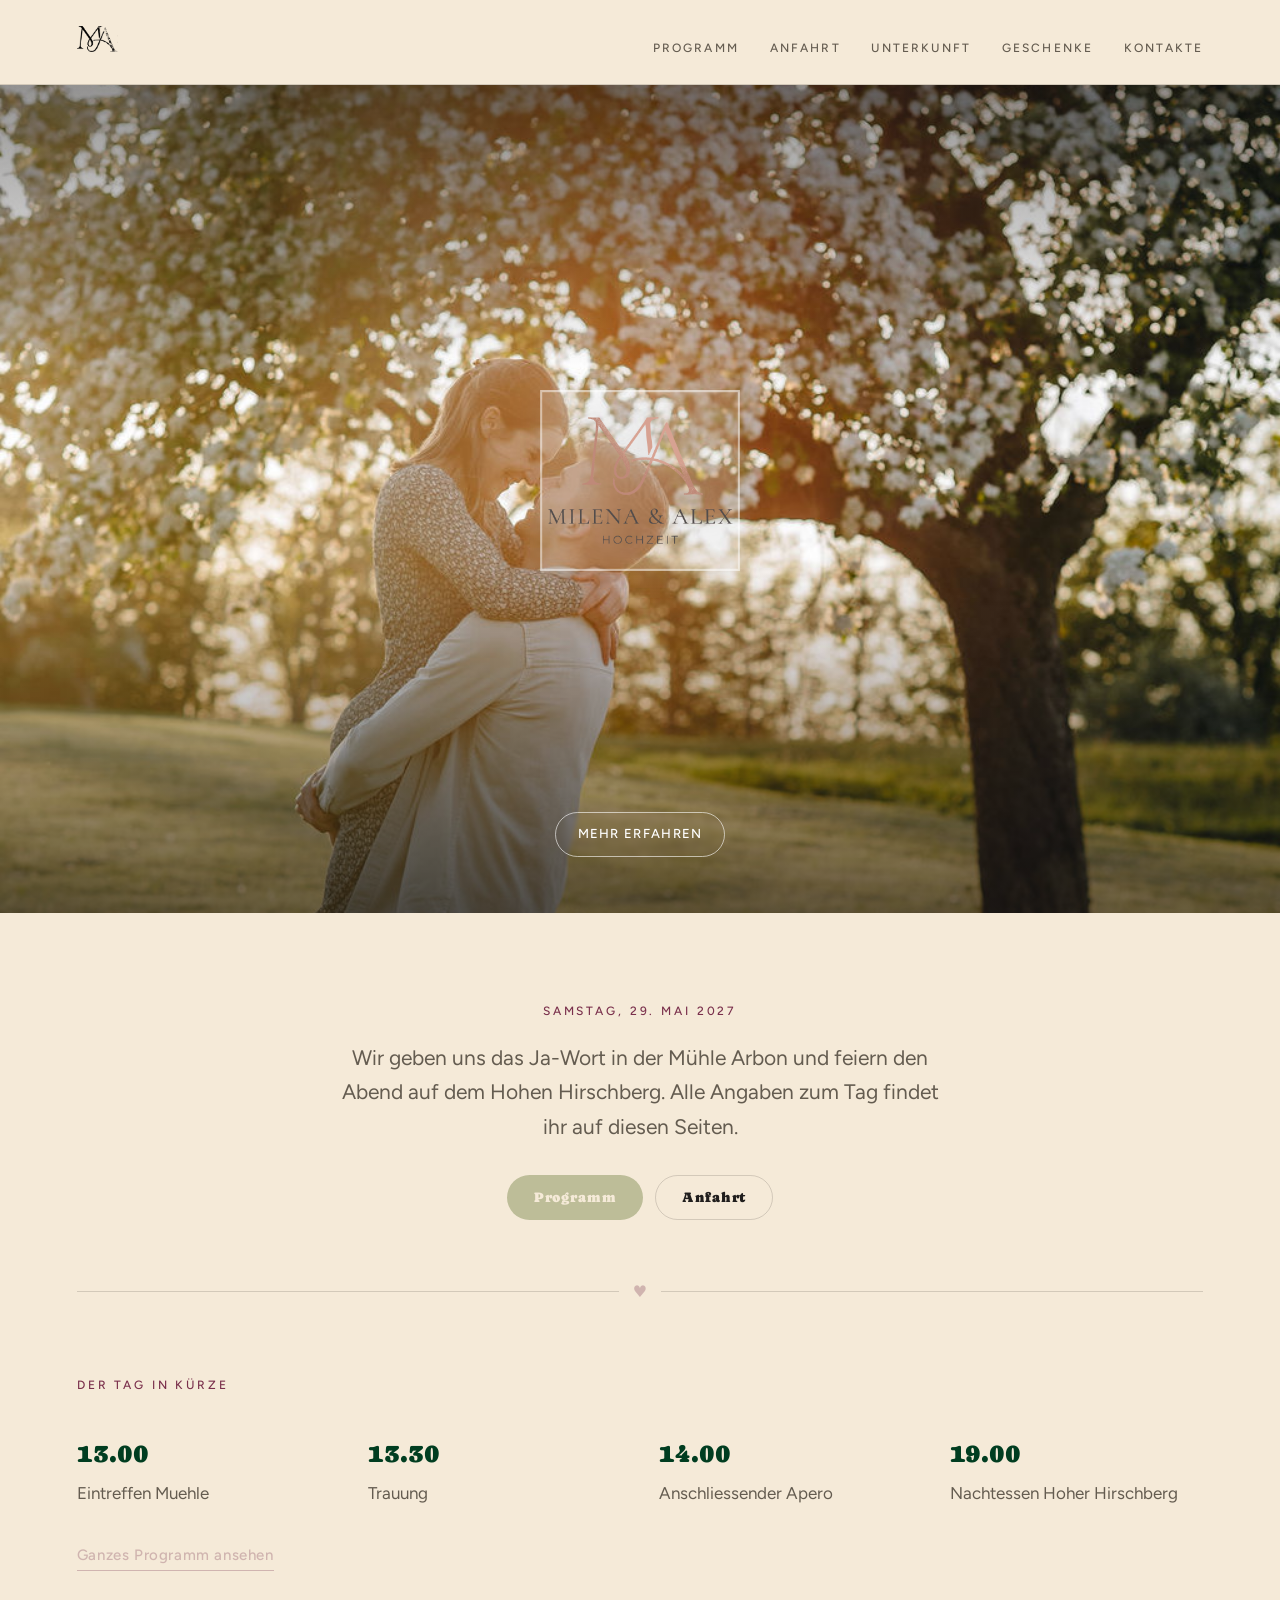
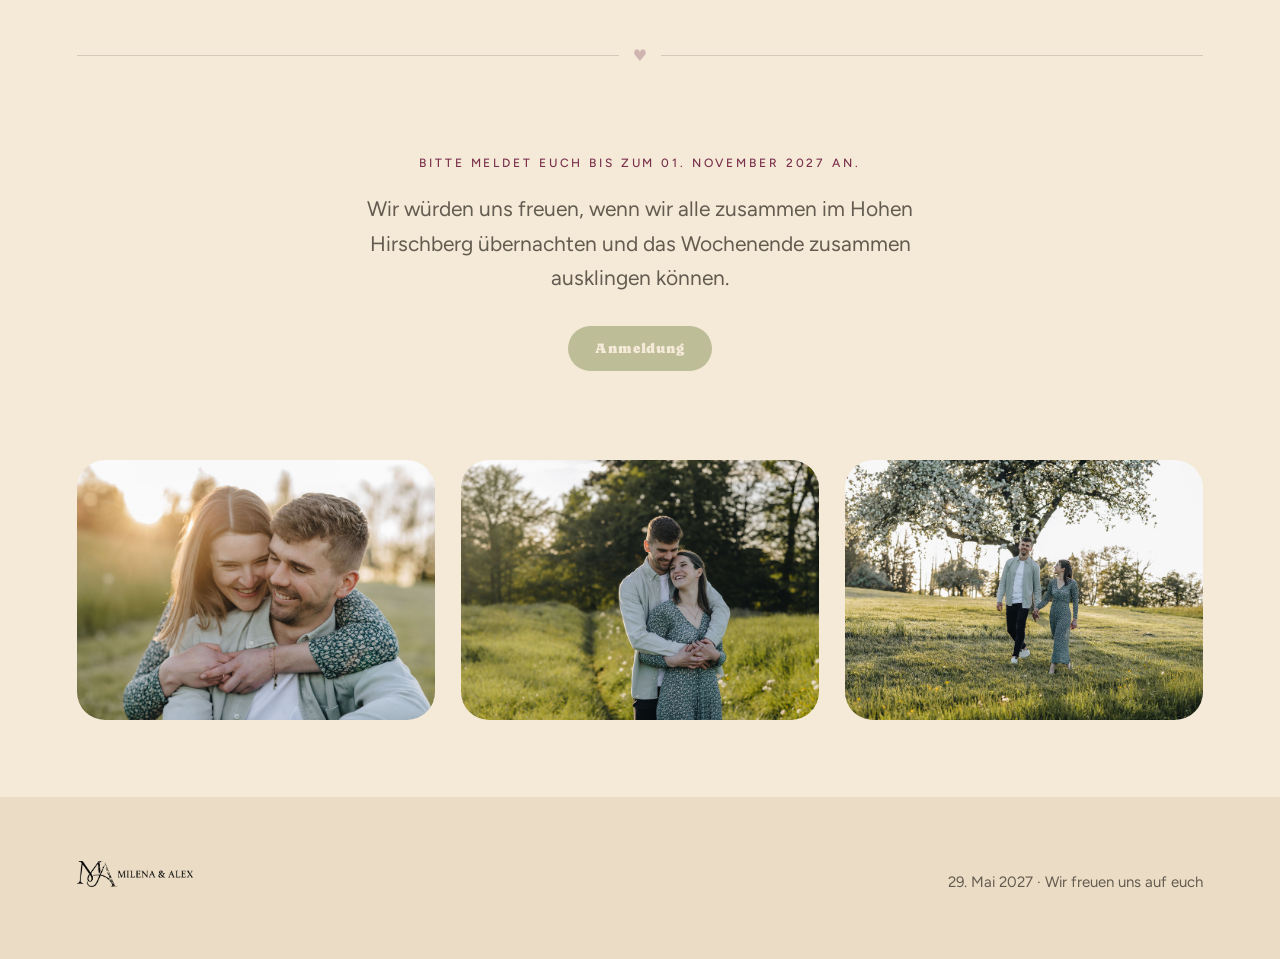
==== index.html @ 1959d2ef "color coding" ====
<!DOCTYPE html>
<html lang="de">
<head>
<meta charset="utf-8">
<meta name="viewport" content="width=device-width, initial-scale=1">
<title>Milena & Alex — 29. Mai 2027</title>
<link rel="preconnect" href="https://fonts.googleapis.com">
<link rel="preconnect" href="https://fonts.gstatic.com" crossorigin>
<link href="https://fonts.googleapis.com/css2?family=Caprasimo&family=Figtree:wght@300;400;500;600&display=swap" rel="stylesheet">
<link rel="stylesheet" href="styles.css">
<link rel="icon" type="image/x-icon" href="favicon/favicon.ico">
<link rel="icon" type="image/png" sizes="32x32" href="favicon/favicon-32x32.png">
<link rel="icon" type="image/png" sizes="16x16" href="favicon/favicon-16x16.png">
<link rel="apple-touch-icon" sizes="180x180" href="favicon/apple-touch-icon.png">
<style>
  body { margin: 0; font-size: 17px; }
  html { scroll-behavior: smooth; }
  a { text-decoration: none; }
  a[href$=".html"]:hover, a[target="_blank"]:hover { color: var(--color-accent-2); }

  .hero-cover {
    position: relative;
    width: 100%;
    height: 92vh;
    min-height: 560px;
    max-height: 920px;
    overflow: hidden;
    background: var(--color-neutral-900);
  }
  .hero-cover__img {
    width: 100%; height: 100%;
    object-fit: cover; object-position: 50% 30%;
    display: block;
  }
  .hero-cover__scrim {
    position: absolute; inset: 0;
    background: linear-gradient(to bottom, rgba(20,18,16,0.45) 0%, rgba(20,18,16,0) 34%, rgba(20,18,16,0) 58%, rgba(20,18,16,0.6) 100%);
  }
  .hero-cover__content {
    position: absolute; inset: 0;
    display: flex; flex-direction: column; align-items: center; justify-content: space-between;
    text-align: center; color: #fff;
    padding: clamp(28px, 5vw, 56px) 20px;
  }
  .hero-cover__kicker {
    font-size: 12px; font-weight: 600; letter-spacing: 0.28em; text-transform: uppercase;
    text-shadow: 0 1px 12px rgba(0,0,0,0.35);
    opacity: 0; animation: cover-fade-up 0.9s 0.15s ease forwards;
  }
  .hero-cover__title {
    width: 200px; height: auto;
    margin-top: 8px;
    filter: drop-shadow(0 0 16px rgba(255,255,255,0.55)) drop-shadow(0 2px 10px rgba(0,0,0,0.25));
    opacity: 0; animation: cover-fade-up 0.9s 0.35s ease forwards;
  }
  .hero-cover__scroll {
    display: inline-flex; align-items: center; gap: 8px;
    font-family: var(--font-body); font-size: 13px; font-weight: 500; letter-spacing: 0.1em; text-transform: uppercase;
    color: #fff; border: 1px solid rgba(255,255,255,0.6); border-radius: 999px;
    padding: 11px 22px; backdrop-filter: blur(2px);
    opacity: 0; animation: cover-fade-up 0.9s 0.55s ease forwards;
  }
  .hero-cover__scroll:hover { background: rgba(255,255,255,0.14); border-color: #fff; color: #fff; }
  @keyframes cover-fade-up {
    from { opacity: 0; transform: translateY(14px); }
    to { opacity: 1; transform: translateY(0); }
  }
  @media (prefers-reduced-motion: reduce) {
    .hero-cover__kicker, .hero-cover__title, .hero-cover__scroll { animation: none; opacity: 1; }
  }
</style>
</head>
<body>
<div style="min-height: 100vh; background: var(--color-bg);">

  <div class="site-nav" style="display: flex; align-items: baseline; justify-content: space-between; gap: 28px; flex-wrap: wrap; padding: 26px clamp(20px, 6vw, 80px); border-bottom: 1px solid var(--color-divider);">
    <a href="index.html" style="display: inline-flex; align-items: center;"><img src="logo/logo_black.png" alt="Milena &amp; Alex" style="height: 26px; width: auto; display: block;"></a>
    <div class="site-nav-links" style="display: flex; gap: clamp(16px, 2.4vw, 34px); flex-wrap: wrap;">
      <a href="programm.html" style="font-size: 12px; font-weight: 500; letter-spacing: 0.18em; text-transform: uppercase; color: var(--color-neutral-700);">Programm</a>
      <a href="anfahrt.html" style="font-size: 12px; font-weight: 500; letter-spacing: 0.18em; text-transform: uppercase; color: var(--color-neutral-700);">Anfahrt</a>
      <a href="unterkunft.html" style="font-size: 12px; font-weight: 500; letter-spacing: 0.18em; text-transform: uppercase; color: var(--color-neutral-700);">Unterkunft</a>
      <a href="geschenke.html" style="font-size: 12px; font-weight: 500; letter-spacing: 0.18em; text-transform: uppercase; color: var(--color-neutral-700);">Geschenke</a>
      <a href="brautpaar.html" style="font-size: 12px; font-weight: 500; letter-spacing: 0.18em; text-transform: uppercase; color: var(--color-neutral-700);">Kontakte</a>
    </div>
    <button class="site-nav-toggle" type="button" aria-label="Menü öffnen" aria-expanded="false"><span></span><span></span><span></span></button>
    <div class="site-nav-dropdown">
      <a href="programm.html">Programm</a>
      <a href="anfahrt.html">Anfahrt</a>
      <a href="unterkunft.html">Unterkunft</a>
      <a href="geschenke.html">Geschenke</a>
      <a href="brautpaar.html">Kontakte</a>
    </div>
  </div>

  <header class="hero-cover">
    <img class="hero-cover__img" src="images/LWF_1538_0041.jpg" alt="Milena und Alex">
    <div class="hero-cover__scrim"></div>
    <div class="hero-cover__content">
      <div></div>
      <h1 style="margin: 0;"><img class="hero-cover__title" src="logo/logo_schriftzug_rahmen.png" alt="Milena &amp; Alex"></h1>
      <a href="#intro" class="hero-cover__scroll">Mehr erfahren</a>
    </div>
  </header>

  <div id="intro" style="text-align: center; padding: clamp(48px, 7vw, 96px) clamp(20px, 6vw, 80px) clamp(36px, 5vw, 64px);">
    <div style="font-size: 12px; font-weight: 500; letter-spacing: 0.24em; text-transform: uppercase; color: var(--color-accent-700);">Samstag, 29. Mai 2027</div>
    <p style="font-size: clamp(18px, 1.7vw, 21px); line-height: 1.65; color: var(--color-neutral-700); max-width: 46ch; margin: 20px auto 0;">Wir geben uns das Ja-Wort in der Mühle Arbon und feiern den Abend auf dem Hohen Hirschberg. Alle Angaben zum Tag findet ihr auf diesen Seiten.</p>
    <div style="display: flex; gap: 12px; flex-wrap: wrap; justify-content: center; margin-top: 30px;">
      <a href="programm.html" class="btn btn-primary" style="padding: 13px 26px; font-size: 14px; letter-spacing: 0.06em;">Programm</a>
      <a href="anfahrt.html" class="btn btn-secondary" style="padding: 13px 26px; font-size: 14px; letter-spacing: 0.06em;">Anfahrt</a>
    </div>
  </div>

  <div style="display: flex; align-items: center; gap: 14px; padding: 0 clamp(20px, 6vw, 80px);">
    <div style="flex: 1; height: 1px; background: var(--color-divider);"></div>
    <span style="font-size: 16px; line-height: 1; color: var(--color-accent-800);">♥</span>
    <div style="flex: 1; height: 1px; background: var(--color-divider);"></div>
  </div>

  <div style="padding: clamp(40px, 6vw, 84px) clamp(20px, 6vw, 80px);">
    <div style="font-size: 12px; font-weight: 500; letter-spacing: 0.24em; text-transform: uppercase; color: var(--color-accent-700);">Der Tag in Kürze</div>
    <div style="display: grid; grid-template-columns: repeat(auto-fit, minmax(170px, 1fr)); gap: clamp(20px, 3vw, 40px); margin-top: clamp(26px, 3vw, 40px);">
      <div>
        <div style="font-family: var(--font-heading); font-size: 26px; color: var(--color-accent-2-700);">13.00</div>
        <div style="font-size: 17px; color: var(--color-neutral-700); margin-top: 6px;">Eintreffen Muehle</div>
      </div>
      <div>
        <div style="font-family: var(--font-heading); font-size: 26px; color: var(--color-accent-2-700);">13.30</div>
        <div style="font-size: 17px; color: var(--color-neutral-700); margin-top: 6px;">Trauung</div>
      </div>
      <div>
        <div style="font-family: var(--font-heading); font-size: 26px; color: var(--color-accent-2-700);">14.00</div>
        <div style="font-size: 17px; color: var(--color-neutral-700); margin-top: 6px;">Anschliessender Apero</div>
      </div>
      <div>
        <div style="font-family: var(--font-heading); font-size: 26px; color: var(--color-accent-2-700);">19.00</div>
        <div style="font-size: 17px; color: var(--color-neutral-700); margin-top: 6px;">Nachtessen Hoher Hirschberg</div>
      </div>
    </div>
    <a href="programm.html" style="display: inline-block; margin-top: clamp(26px, 3vw, 38px); font-size: 15px; font-weight: 500; letter-spacing: 0.04em; color: var(--color-accent-800); border-bottom: 1px solid var(--color-accent-800); padding-bottom: 3px;">Ganzes Programm ansehen</a>
  </div>

  <div style="display: flex; align-items: center; gap: 14px; padding: 0 clamp(20px, 6vw, 80px);">
    <div style="flex: 1; height: 1px; background: var(--color-divider);"></div>
    <span style="font-size: 16px; line-height: 1; color: var(--color-accent-800);">♥</span>
    <div style="flex: 1; height: 1px; background: var(--color-divider);"></div>
  </div>

  <!-- ⚭ -->

  <div id="intro" style="text-align: center; padding: clamp(48px, 7vw, 96px) clamp(20px, 6vw, 80px);">
    <div style="font-size: 12px; font-weight: 500; letter-spacing: 0.24em; text-transform: uppercase; color: var(--color-accent-700);">Bitte meldet euch bis zum 01. November 2027 an.</div>
    <p style="font-size: clamp(18px, 1.7vw, 21px); line-height: 1.65; color: var(--color-neutral-700); max-width: 46ch; margin: 20px auto 0;">Wir würden uns freuen, wenn wir alle zusammen im Hohen Hirschberg übernachten und das Wochenende zusammen ausklingen können.</p>
    <div style="display: flex; gap: 12px; flex-wrap: wrap; justify-content: center; margin-top: 30px;">
      <a href="https://forms.gle/4gXn8hHpRSLmayGM7" class="btn btn-primary" style="padding: 13px 26px; font-size: 14px; letter-spacing: 0.06em;">Anmeldung</a>
    </div>
  </div>
  

  <div style="display: grid; grid-template-columns: repeat(auto-fit, minmax(240px, 1fr)); gap: clamp(16px, 2vw, 26px); padding: 0 clamp(20px, 6vw, 80px) clamp(44px, 6vw, 88px);">
    <figure style="border-radius: var(--radius-lg); overflow: hidden;">
      <img src="images/LWF_1606_0053.jpg" alt="" style="width: 100%; height: 260px; object-fit: cover;">
    </figure>
    <figure style="border-radius: var(--radius-lg); overflow: hidden;">
      <img src="images/LWF_1346_0007.jpg" alt="" style="width: 100%; height: 260px; object-fit: cover;">
    </figure>
    <figure style="border-radius: var(--radius-lg); overflow: hidden;">
      <img src="images/LWF_1425_0023.jpg" alt="" style="width: 100%; height: 260px; object-fit: cover;">
    </figure>
  </div>

  <!-- <div style="padding: clamp(70px, 12vw, 160px) 0 0; position: relative; overflow: hidden; z-index: 0;">
    <img src="background/flowers.png" alt="" aria-hidden="true" style="position: absolute; bottom: 0; left: 50%; width: 100%; min-width: 560px; height: auto; opacity: 0.14; z-index: -1; pointer-events: none; transform: translateX(-50%);">
  </div> -->

  <div style="background: var(--color-surface); padding: clamp(36px, 5vw, 64px) clamp(20px, 6vw, 80px); display: flex; align-items: baseline; justify-content: space-between; gap: 20px; flex-wrap: wrap;">
    <a href="index.html" style="display: inline-flex; align-items: center;"><img src="logo/logo_schriftzug_seitlich_crop.png" alt="Milena &amp; Alex" style="height: 26px; width: auto; display: block;"></a>
    <div style="font-size: 15px; color: var(--color-neutral-700);">29. Mai 2027 · Wir freuen uns auf euch</div>
  </div>

</div>
<script src="nav.js" defer></script>
</body>
</html>
---- styles.css ----
/* Organic — design-system tokens and component classes. This file is the source of truth for the system's look; retune it here and see readme.md. */
@import url('https://fonts.googleapis.com/css2?family=Caprasimo:wght@400&family=Figtree:wght@400;600;700&display=swap');

:root {
  --color-bg: #f5ead8;
  --color-surface: #ebddc5;
  --color-text: #201e1d;
  --color-accent: #c67139;
  --color-accent-2: #7a8a5e;
  --color-divider: color-mix(in srgb, #201e1d 16%, transparent);

  /* Tonal ramps — generated in OKLCH on one shared lightness scale, so the
     same step of any role matches the others in visual value. */
  --color-neutral-100: #f9f4ed;
  --color-neutral-200: #eee7db;
  --color-neutral-300: #dcd3c4;
  --color-neutral-400: #c0b6a5;
  --color-neutral-500: #a19786;
  --color-neutral-600: #82796a;
  --color-neutral-700: #645c50;
  --color-neutral-800: #474238;
  --color-neutral-900: #2e2b25;

  --color-accent-100: #fff2eb;
  --color-accent-200: #ffe1d0;
  --color-accent-300: #e4ccc5;
  --color-accent-400: #f6a06b;
  --color-accent-500: #d37a89;
  --color-accent-600: #b2622d;
  --color-accent-700: #7a304c;
  --color-accent-800: #77344e4b;
  --color-accent-900: #402310;

  --color-accent-2-100: #f0fae1;
  --color-accent-2-200: #e1eecc;
  --color-accent-2-300: #bdbd98;
  --color-accent-2-400: #aebf92;
  --color-accent-2-500: #808356;
  --color-accent-2-600: #728157;
  --color-accent-2-700: #003d20;
  --color-accent-2-800: #3d472b;
  --color-accent-2-900: #272e1b;

  --font-heading: "Caprasimo", system-ui, sans-serif;
  --font-heading-weight: 400;
  --font-body: "Figtree", system-ui, sans-serif;

  --space-1: 4.4px;
  --space-2: 8.8px;
  --space-3: 13.2px;
  --space-4: 17.6px;
  --space-6: 26.4px;
  --space-8: 35.2px;

  --radius-sm: 8px;
  --radius-md: 16px;
  --radius-lg: 28px;

  /* Elevation — derived from the ground: soft ink-tinted shadows on a
     light theme, a hairline edge + ambient darkness on a dark one. */
  --shadow-sm: 0 1px 2px color-mix(in srgb, #2e2b25 14%, transparent);
  --shadow-md: 0 3px 10px color-mix(in srgb, #2e2b25 16%, transparent);
  --shadow-lg: 0 12px 32px color-mix(in srgb, #2e2b25 22%, transparent);
}

body {
  background: var(--color-bg);
  color: var(--color-text);
  font-family: var(--font-body);
}
h1, h2, h3, h4 { font-family: var(--font-heading); font-weight: var(--font-heading-weight); }

/* ══════════════════════════════════════════════════════════════════════════
   Components — built with the tokens above. Plain CSS
   on plain HTML: no JavaScript, no build step. Each class is documented in
   readme.md and demonstrated in foundations/ and components/.
   ══════════════════════════════════════════════════════════════════════ */

*, *::before, *::after { box-sizing: border-box; }
body { margin: 0; font-size: 15px; line-height: 1.55; font-weight: 400; }
h1, h2, h3, h4, h5, h6 {
  font-family: var(--font-heading); font-weight: var(--font-heading-weight);
  line-height: 1.12; letter-spacing: -0.015em; margin: 0 0 var(--space-2);
}
h1 { font-size: 42px; }
h2 { font-size: 32px; }
h3 { font-size: 25px; }
h4 { font-size: 20px; }
h5 { font-size: 16px; }
h6 { font-size: 13px; }
h6 { letter-spacing: 0.08em; text-transform: uppercase; }
p { margin: 0 0 var(--space-3); }
a { color: var(--color-accent); text-underline-offset: 3px; }
img { display: block; max-width: 100%; }
figure { margin: 0; }
figcaption {
  font-size: 11px; margin-top: var(--space-1);
  color: color-mix(in srgb, var(--color-text) 55%, transparent);
}
.text-muted { color: color-mix(in srgb, var(--color-text) 55%, transparent); }
:focus { outline: none; }
:focus-visible { outline: 2px solid var(--color-accent); outline-offset: 2px; }
::selection { background: color-mix(in srgb, var(--color-accent) 30%, transparent); }

/* — rules — */
.hr {
  height: 1px; border: 0; margin: var(--space-4) 0;
  background: var(--color-divider);
}

/* — buttons — */
.btn {
  display: inline-flex; align-items: center; justify-content: center; gap: 6px;
  cursor: pointer; text-decoration: none;
  font-family: var(--font-heading); font-weight: var(--font-heading-weight);
  font-size: 14px; line-height: 1.2; color: var(--color-text); /* matches the .input's 14px —
     the pair sits side by side in sign-up rows */
  background: transparent; border: 1px solid transparent;
  padding: var(--space-2) calc(var(--space-3) * 1.2);
  border-radius: var(--radius-md);
}
.btn svg { display: block; }
.btn:disabled { opacity: 0.45; cursor: not-allowed; }
.btn-primary { background: var(--color-accent-2-300); color: var(--color-bg); }
.btn.btn-primary:hover { background: var(--color-accent-2-700); color: #fff; }
.btn-primary:active { background: var(--color-accent-2-700); }
.btn-secondary { border-color: var(--color-divider); }
.btn-secondary:hover { background: color-mix(in srgb, var(--color-text) 7%, transparent); }
.btn-secondary:active { background: color-mix(in srgb, var(--color-text) 14%, transparent); }
.btn-ghost { color: var(--color-accent); padding-inline: var(--space-1); }
.btn-ghost:hover { background: color-mix(in srgb, var(--color-accent) 10%, transparent); }
.btn-ghost:active { background: color-mix(in srgb, var(--color-accent) 18%, transparent); }
.btn-icon { width: 36px; height: 36px; padding: 0; }
.btn-block { width: 100%; margin-top: var(--space-2); }

/* — forms — */
.field > label {
  display: block; font-size: 12px; margin-bottom: 5px;
  color: color-mix(in srgb, var(--color-text) 70%, transparent);
}
.input {
  width: 100%; min-height: 36px; padding: 6px 10px; font: inherit;
  font-size: 14px; color: var(--color-text); caret-color: var(--color-accent);
  background: var(--color-surface);
  border: 1px solid var(--color-divider); border-radius: var(--radius-md);
}
.input:hover { border-color: color-mix(in srgb, var(--color-text) 45%, transparent); }
.input:focus-visible { border-color: var(--color-accent); outline-offset: 0; }
textarea.input { min-height: 90px; resize: vertical; }
.radio { display: inline-flex; align-items: center; gap: 8px; cursor: pointer; font-size: 14px; }
.radio input, .seg-opt input {
  position: absolute; opacity: 0; width: 0; height: 0; pointer-events: none;
}
.radio .dot {
  width: 16px; height: 16px; flex: none; border-radius: 50%;
  border: 1.5px solid var(--color-divider);
}
.radio:hover .dot { border-color: var(--color-accent); }
.radio input:checked + .dot {
  border-color: var(--color-accent); background: var(--color-accent);
  box-shadow: inset 0 0 0 4px var(--color-bg);
}
.radio input:focus-visible + .dot { outline: 2px solid var(--color-accent); outline-offset: 2px; }
.seg {
  display: inline-flex; overflow: hidden;
  border: 1px solid var(--color-divider); border-radius: var(--radius-md);
}
.seg-opt {
  display: inline-flex; align-items: center; gap: 6px;
  padding: 7px 12px; font-size: 13px; cursor: pointer;
}
.seg-opt + .seg-opt { border-left: 1px solid var(--color-divider); }
.seg-opt:has(input:checked) { background: var(--color-accent); color: var(--color-bg); }
.seg-opt:not(:has(input:checked)):hover { background: color-mix(in srgb, var(--color-text) 7%, transparent); }
.seg-opt:has(input:focus-visible) { outline: 2px solid var(--color-accent); outline-offset: -2px; }

/* — cards — */
.card {
  display: flex; flex-direction: column; gap: var(--space-2);
  padding: var(--space-3); border-radius: var(--radius-md); background: var(--color-surface);
}
.card-kicker { font-size: 10px; letter-spacing: 0.1em; text-transform: uppercase; color: var(--color-accent); }
.card-title {
  font-family: var(--font-heading); font-weight: var(--font-heading-weight);
  font-size: 17px; line-height: 1.2;
}
.card-body { margin: 0; font-size: 13px; opacity: 0.8; flex: 1; }
.card-meta {
  display: flex; align-items: center; gap: 6px; font-size: 11px;
  color: color-mix(in srgb, var(--color-text) 50%, transparent);
}
.elev-sm { box-shadow: var(--shadow-sm); }
.elev-md { box-shadow: var(--shadow-md); }
.elev-lg { box-shadow: var(--shadow-lg); }

/* — tags — */
.tag {
  display: inline-flex; align-items: center; font-size: 11px;
  letter-spacing: 0.02em; padding: 3px 10px;
  border-radius: calc(var(--radius-md) * 0.75);
}
.tag-accent { background: var(--color-accent-100); color: var(--color-accent-800); }
.tag-accent-2 { background: var(--color-accent-2-100); color: var(--color-accent-2-800); }
.tag-neutral { background: var(--color-neutral-100); color: var(--color-neutral-800); }
.tag-outline { border: 1px solid var(--color-accent); color: var(--color-accent); }

/* — navigation — */
.nav {
  display: flex; align-items: center; gap: var(--space-4);
  padding: var(--space-3) var(--space-4);
  border-bottom: none;
}
.nav-brand {
  font-family: var(--font-heading); font-weight: var(--font-heading-weight);
  font-size: 18px; margin-right: auto;
}
.nav a { color: inherit; text-decoration: none; font-size: 14px; }
.nav a:hover, .nav a[aria-current='page'] { color: var(--color-accent); }

/* — tables — */
.table { width: 100%; border-collapse: collapse; font-size: 14px; }
.table th {
  text-align: left; font-size: 11px; letter-spacing: 0.08em; text-transform: uppercase;
  color: color-mix(in srgb, var(--color-text) 60%, transparent);
  padding: var(--space-2); border-bottom: 1px solid var(--color-divider);
}
.table td {
  padding: var(--space-2);
  border-bottom: 1px solid color-mix(in srgb, var(--color-text) 8%, transparent);
}
.table tbody tr:hover { background: color-mix(in srgb, var(--color-text) 4%, transparent); }

/* — dialog — */
.dialog-backdrop {
  position: fixed; inset: 0; display: grid; place-items: center;
  padding: var(--space-4);
  background: color-mix(in srgb, var(--color-neutral-900) 50%, transparent);
}
.dialog {
  width: min(440px, 100%); display: flex; flex-direction: column; gap: var(--space-3);
  padding: var(--space-4); border-radius: var(--radius-lg);
  background: var(--color-surface); box-shadow: var(--shadow-lg);
}
.dialog-title {
  font-family: var(--font-heading); font-weight: var(--font-heading-weight);
  font-size: 20px;
}
.dialog-body { font-size: 14px; opacity: 0.85; }
.dialog-actions { display: flex; justify-content: flex-end; gap: var(--space-2); margin-top: var(--space-2); }

/* — rounded frame: everything softens, small controls go pill — */
.card, .dialog { border-radius: calc(var(--radius-lg) * 1.15); }
.btn, .tag, .seg, .input { border-radius: 999px; }
.input { padding-inline: 14px; }

/* — site header nav: link row collapses into a toggled dropdown below the breakpoint — */
.site-nav { position: relative; }
.site-nav-toggle {
  display: none;
  align-items: center; justify-content: center;
  width: 34px; height: 34px; flex-shrink: 0;
  padding: 0; border: none; background: none; cursor: pointer;
  position: relative;
}
.site-nav-toggle span {
  position: absolute; left: 6px; right: 6px; height: 2px;
  background: var(--color-neutral-900); border-radius: 2px;
  transition: transform 0.25s ease, opacity 0.2s ease, top 0.25s ease;
}
.site-nav-toggle span:nth-child(1) { top: 11px; }
.site-nav-toggle span:nth-child(2) { top: 17px; }
.site-nav-toggle span:nth-child(3) { top: 23px; }
.site-nav-toggle.is-open span:nth-child(1) { top: 17px; transform: rotate(45deg); }
.site-nav-toggle.is-open span:nth-child(2) { opacity: 0; }
.site-nav-toggle.is-open span:nth-child(3) { top: 17px; transform: rotate(-45deg); }

.site-nav-dropdown {
  display: flex; flex-direction: column;
  position: absolute; top: 100%; left: 0; right: 0;
  background: var(--color-bg); border-bottom: 1px solid var(--color-divider);
  padding: 0 clamp(20px, 6vw, 80px);
  max-height: 0; overflow: hidden; opacity: 0;
  transition: max-height 0.3s ease, opacity 0.25s ease;
  z-index: 50;
}
.site-nav-dropdown a {
  padding: 14px 0; font-size: 13px; font-weight: 500; letter-spacing: 0.18em;
  text-transform: uppercase; color: var(--color-neutral-700);
  border-top: 1px solid var(--color-divider);
}
.site-nav-dropdown.is-open { max-height: 400px; opacity: 1; }

@media (max-width: 720px) {
  .site-nav-links { display: none !important; }
  .site-nav-toggle { display: inline-flex !important; }
}
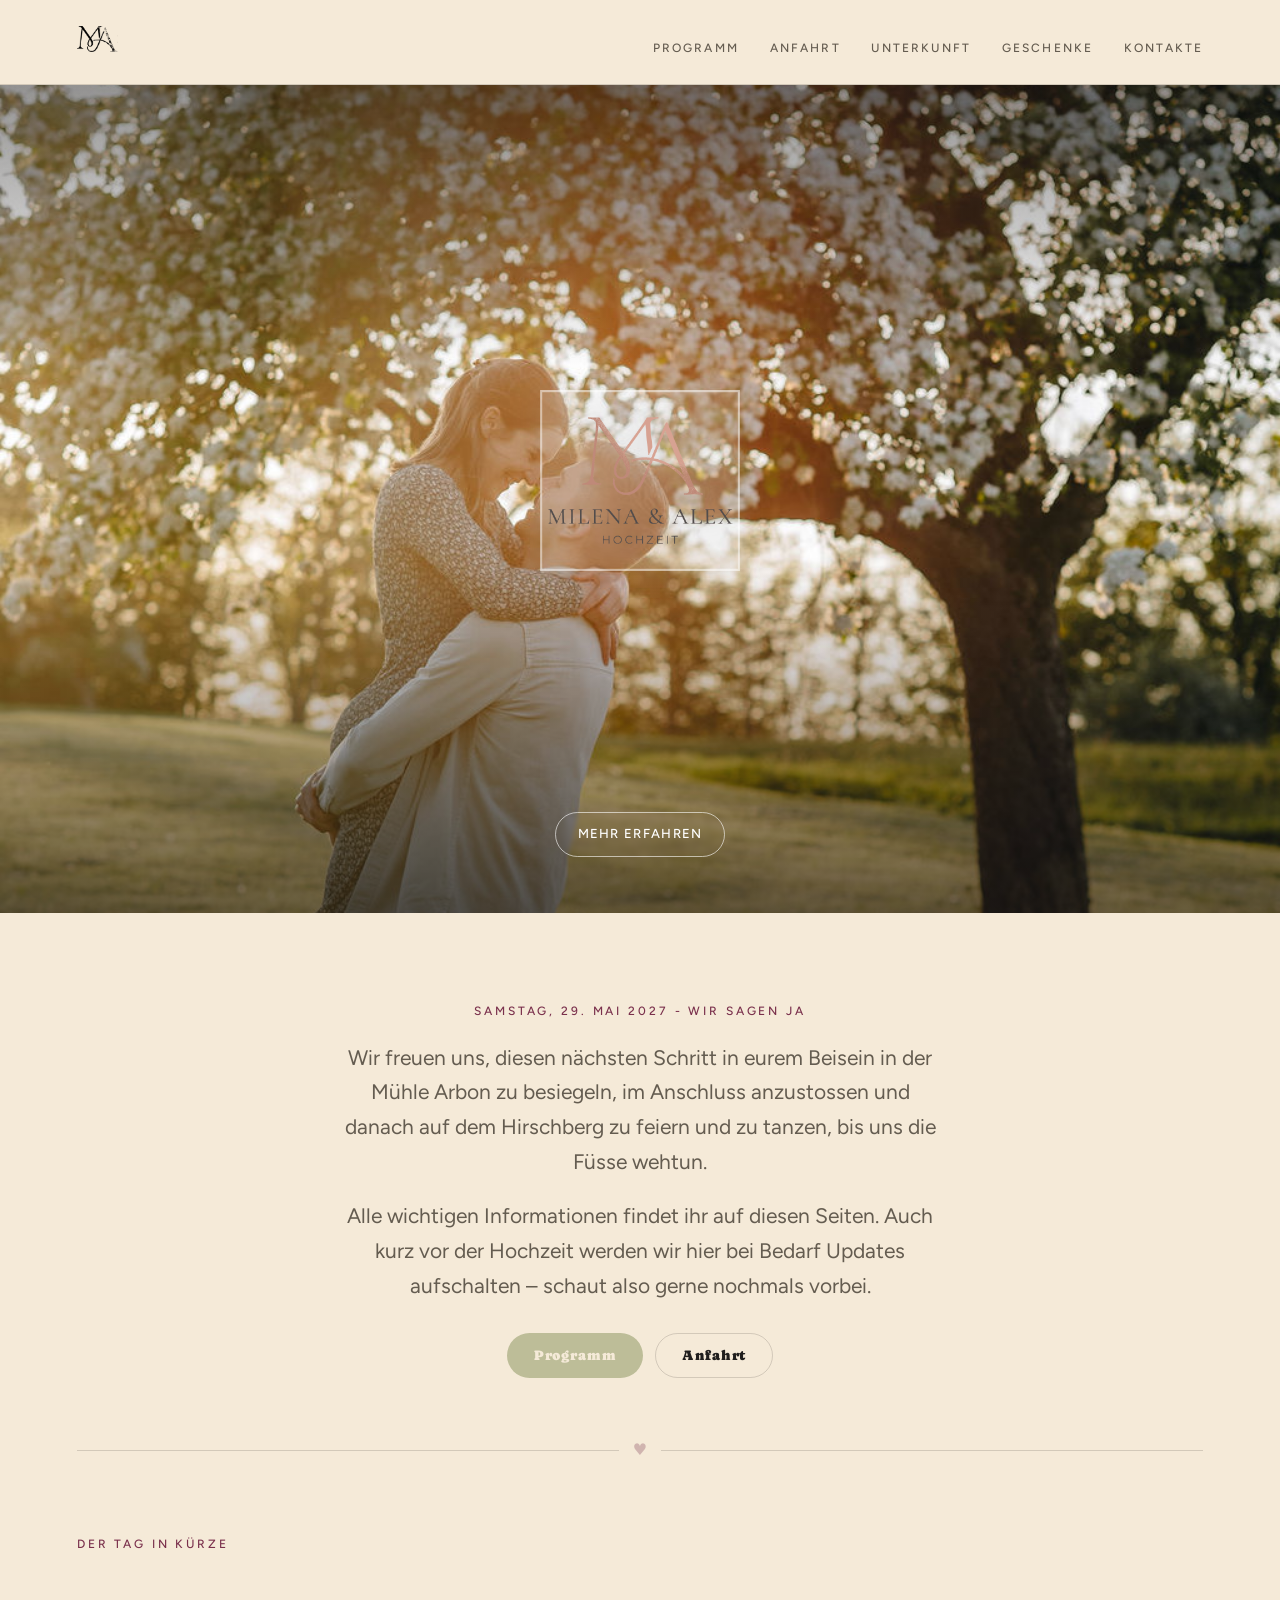
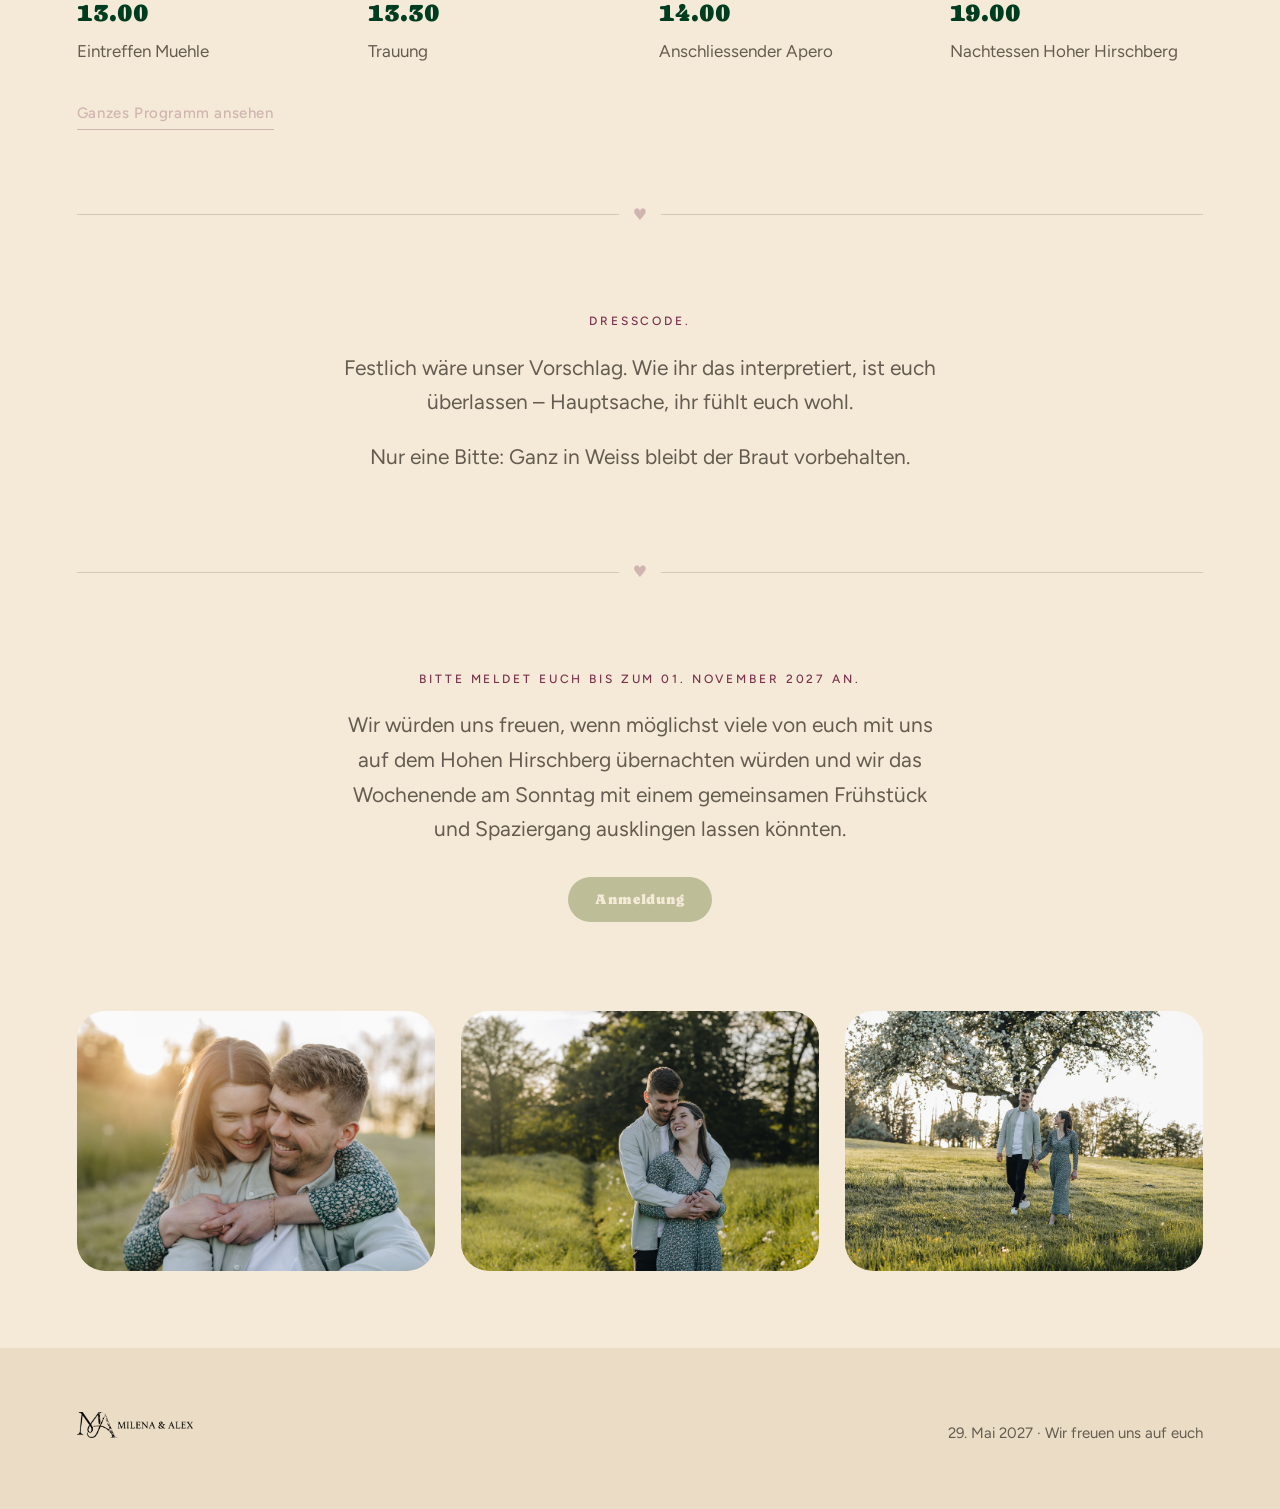
==== commit fac4acd3: "own text" ====
--- a/index.html
+++ b/index.html
@@ -103,8 +103,9 @@
   </header>
 
   <div id="intro" style="text-align: center; padding: clamp(48px, 7vw, 96px) clamp(20px, 6vw, 80px) clamp(36px, 5vw, 64px);">
-    <div style="font-size: 12px; font-weight: 500; letter-spacing: 0.24em; text-transform: uppercase; color: var(--color-accent-700);">Samstag, 29. Mai 2027</div>
-    <p style="font-size: clamp(18px, 1.7vw, 21px); line-height: 1.65; color: var(--color-neutral-700); max-width: 46ch; margin: 20px auto 0;">Wir geben uns das Ja-Wort in der Mühle Arbon und feiern den Abend auf dem Hohen Hirschberg. Alle Angaben zum Tag findet ihr auf diesen Seiten.</p>
+    <div style="font-size: 12px; font-weight: 500; letter-spacing: 0.24em; text-transform: uppercase; color: var(--color-accent-700);">Samstag, 29. Mai 2027 - Wir sagen Ja</div>
+    <p style="font-size: clamp(18px, 1.7vw, 21px); line-height: 1.65; color: var(--color-neutral-700); max-width: 46ch; margin: 20px auto 0;">Wir freuen uns, diesen nächsten Schritt in eurem Beisein in der Mühle Arbon zu besiegeln, im Anschluss anzustossen und danach auf dem Hirschberg zu feiern und zu tanzen, bis uns die Füsse wehtun.</p>
+    <p style="font-size: clamp(18px, 1.7vw, 21px); line-height: 1.65; color: var(--color-neutral-700); max-width: 46ch; margin: 20px auto 0;">Alle wichtigen Informationen findet ihr auf diesen Seiten. Auch kurz vor der Hochzeit werden wir hier bei Bedarf Updates aufschalten – schaut also gerne nochmals vorbei.</p>
     <div style="display: flex; gap: 12px; flex-wrap: wrap; justify-content: center; margin-top: 30px;">
       <a href="programm.html" class="btn btn-primary" style="padding: 13px 26px; font-size: 14px; letter-spacing: 0.06em;">Programm</a>
       <a href="anfahrt.html" class="btn btn-secondary" style="padding: 13px 26px; font-size: 14px; letter-spacing: 0.06em;">Anfahrt</a>
@@ -149,8 +150,23 @@
   <!-- ⚭ -->
 
   <div id="intro" style="text-align: center; padding: clamp(48px, 7vw, 96px) clamp(20px, 6vw, 80px);">
+    <div style="font-size: 12px; font-weight: 500; letter-spacing: 0.24em; text-transform: uppercase; color: var(--color-accent-700);">Dresscode.</div>
+    <p style="font-size: clamp(18px, 1.7vw, 21px); line-height: 1.65; color: var(--color-neutral-700); max-width: 46ch; margin: 20px auto 0;">Festlich wäre unser Vorschlag. Wie ihr das interpretiert, ist euch überlassen – Hauptsache, ihr fühlt euch wohl.
+    <p style="font-size: clamp(18px, 1.7vw, 21px); line-height: 1.65; color: var(--color-neutral-700); max-width: 46ch; margin: 20px auto 0;">Nur eine Bitte: Ganz in Weiss bleibt der Braut vorbehalten.
+    </div>
+
+
+    <div style="display: flex; align-items: center; gap: 14px; padding: 0 clamp(20px, 6vw, 80px);">
+    <div style="flex: 1; height: 1px; background: var(--color-divider);"></div>
+    <span style="font-size: 16px; line-height: 1; color: var(--color-accent-800);">♥</span>
+    <div style="flex: 1; height: 1px; background: var(--color-divider);"></div>
+  </div>
+
+  <!-- ⚭ -->
+
+  <div id="intro" style="text-align: center; padding: clamp(48px, 7vw, 96px) clamp(20px, 6vw, 80px);">
     <div style="font-size: 12px; font-weight: 500; letter-spacing: 0.24em; text-transform: uppercase; color: var(--color-accent-700);">Bitte meldet euch bis zum 01. November 2027 an.</div>
-    <p style="font-size: clamp(18px, 1.7vw, 21px); line-height: 1.65; color: var(--color-neutral-700); max-width: 46ch; margin: 20px auto 0;">Wir würden uns freuen, wenn wir alle zusammen im Hohen Hirschberg übernachten und das Wochenende zusammen ausklingen können.</p>
+    <p style="font-size: clamp(18px, 1.7vw, 21px); line-height: 1.65; color: var(--color-neutral-700); max-width: 46ch; margin: 20px auto 0;">Wir würden uns freuen, wenn möglichst viele von euch mit uns auf dem Hohen Hirschberg übernachten würden und wir das Wochenende am Sonntag mit einem gemeinsamen Frühstück und Spaziergang ausklingen lassen könnten.</p>
     <div style="display: flex; gap: 12px; flex-wrap: wrap; justify-content: center; margin-top: 30px;">
       <a href="https://forms.gle/4gXn8hHpRSLmayGM7" class="btn btn-primary" style="padding: 13px 26px; font-size: 14px; letter-spacing: 0.06em;">Anmeldung</a>
     </div>
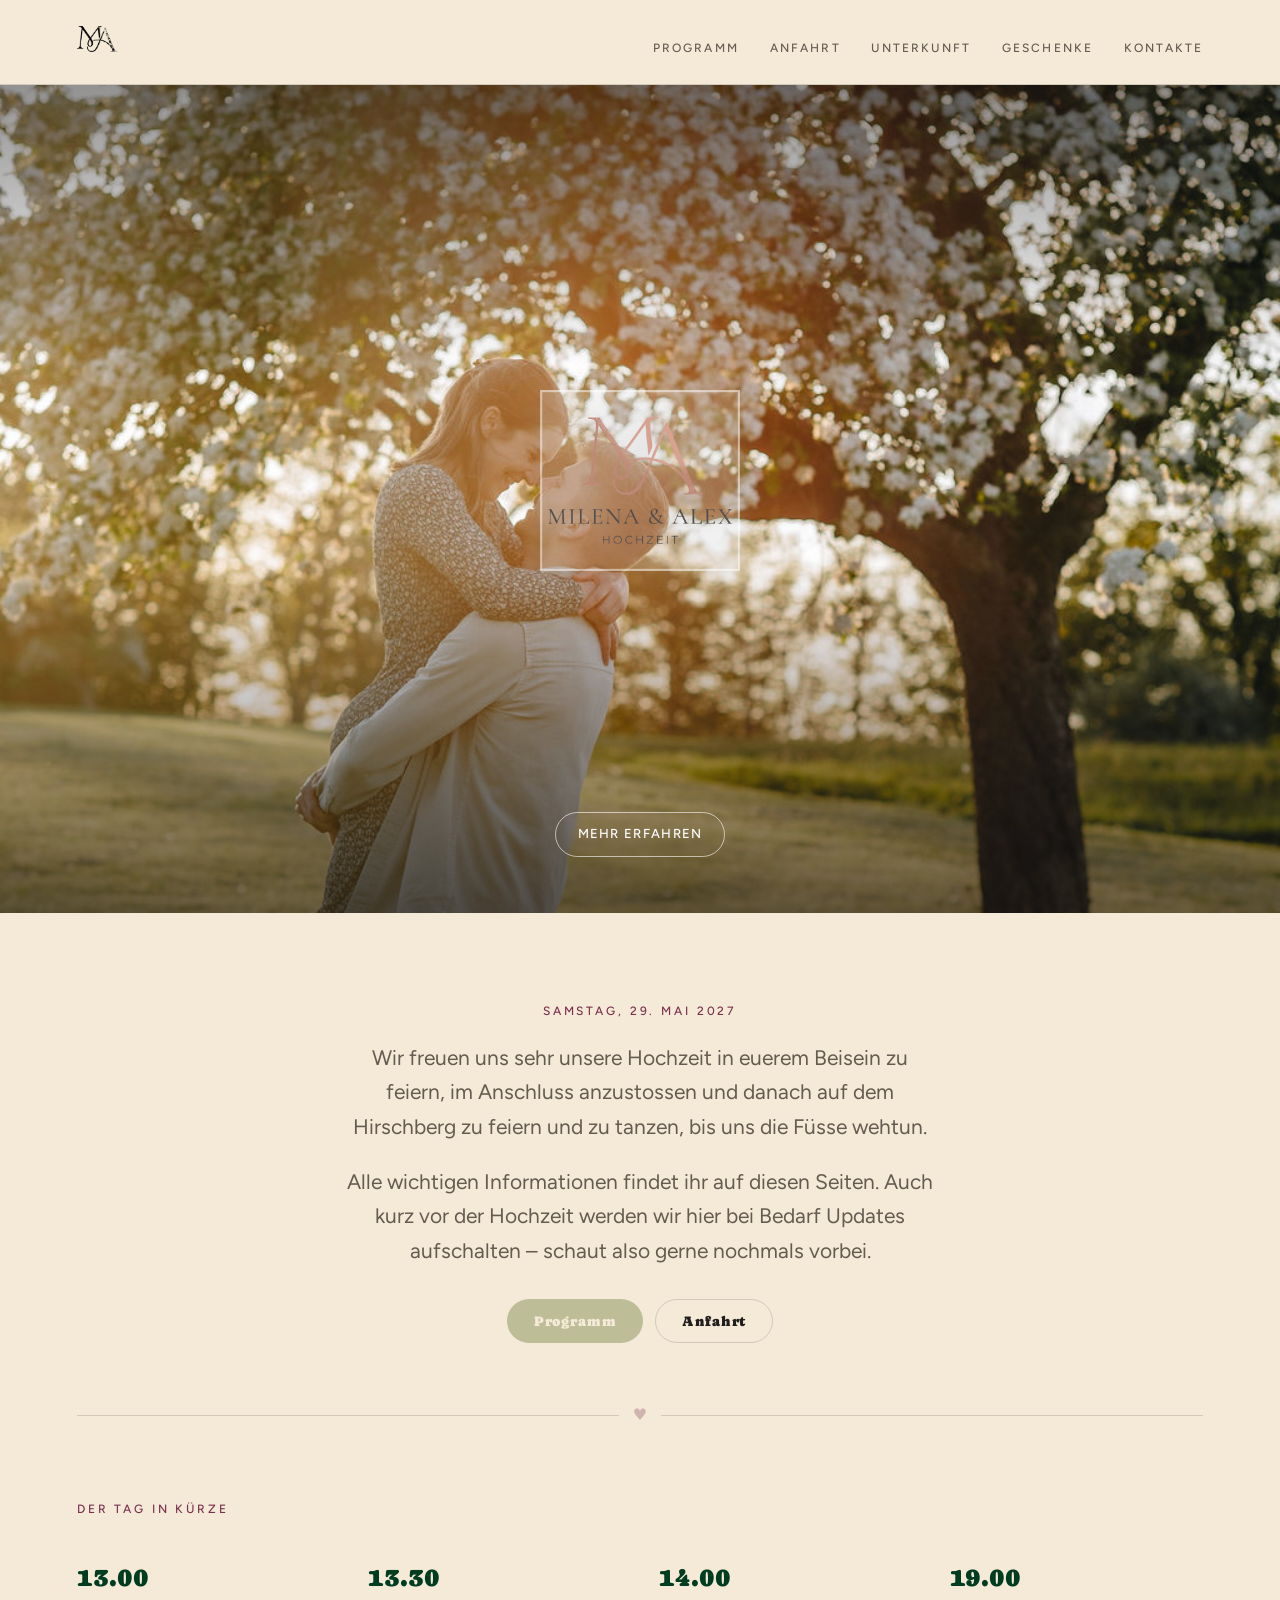
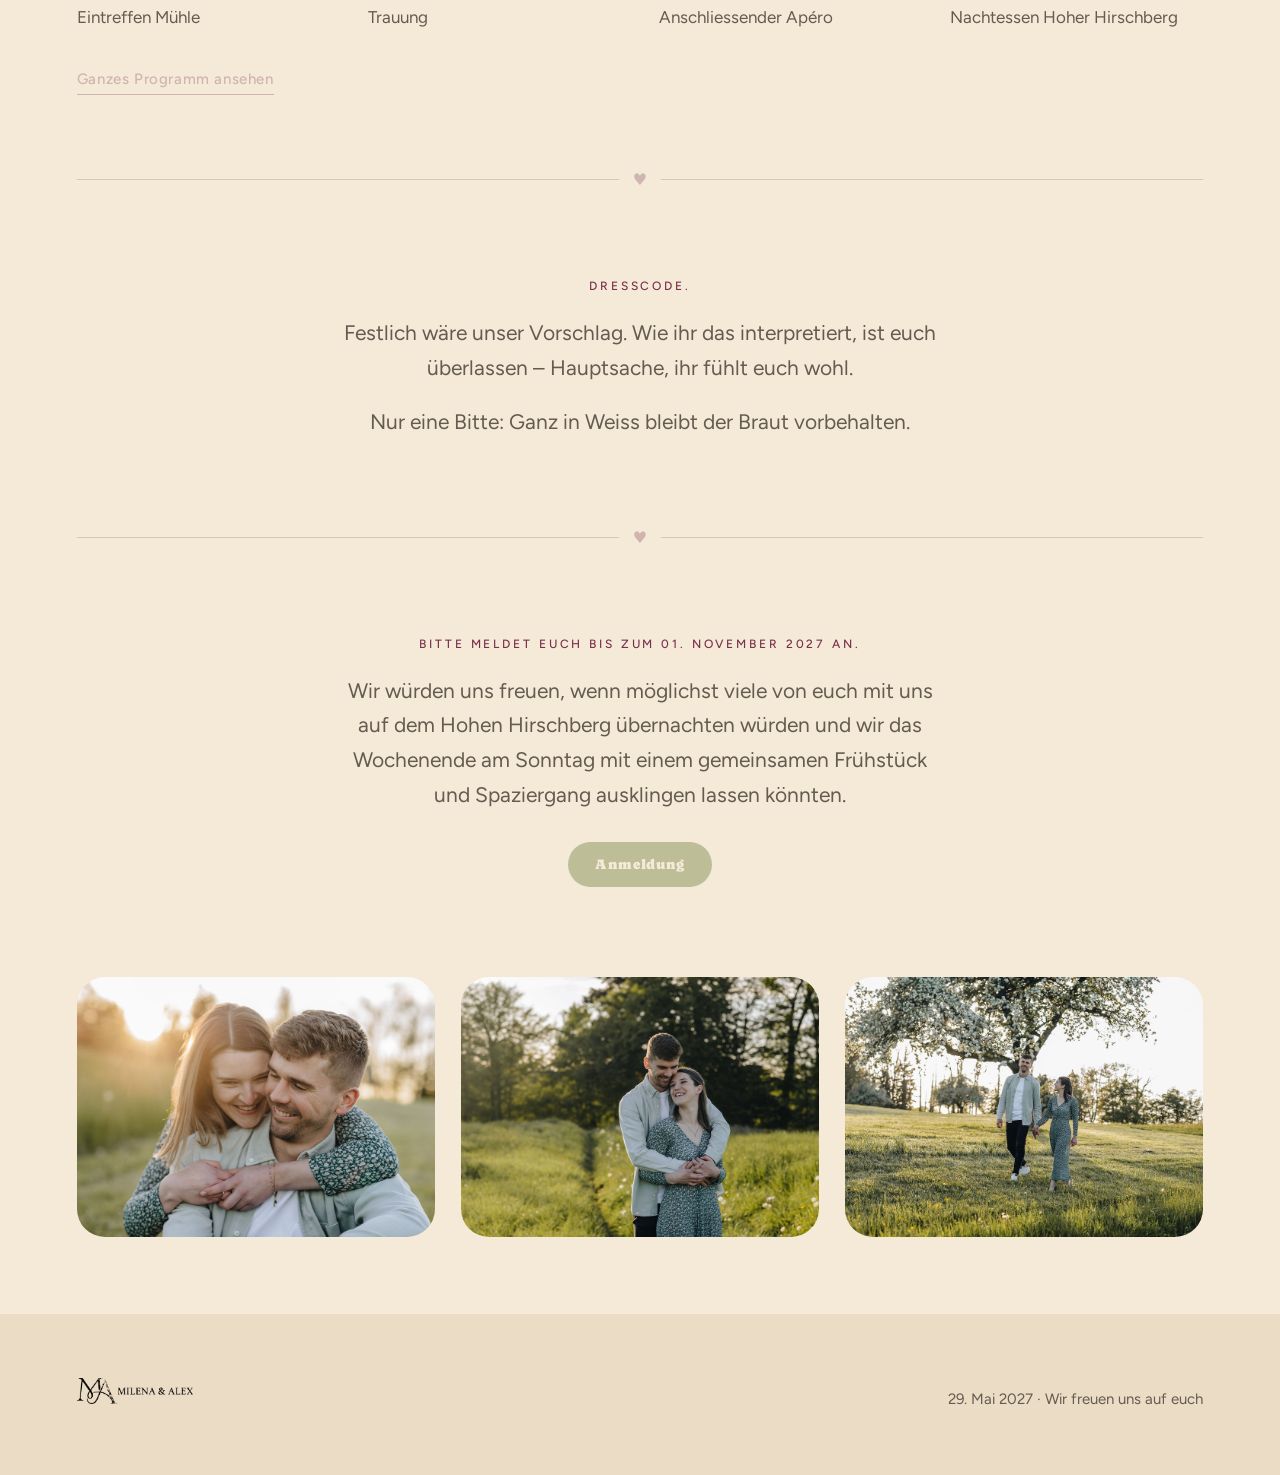
==== commit 9500b94c: "kleine Anpassungen" ====
--- a/index.html
+++ b/index.html
@@ -103,8 +103,8 @@
   </header>
 
   <div id="intro" style="text-align: center; padding: clamp(48px, 7vw, 96px) clamp(20px, 6vw, 80px) clamp(36px, 5vw, 64px);">
-    <div style="font-size: 12px; font-weight: 500; letter-spacing: 0.24em; text-transform: uppercase; color: var(--color-accent-700);">Samstag, 29. Mai 2027 - Wir sagen Ja</div>
-    <p style="font-size: clamp(18px, 1.7vw, 21px); line-height: 1.65; color: var(--color-neutral-700); max-width: 46ch; margin: 20px auto 0;">Wir freuen uns, diesen nächsten Schritt in eurem Beisein in der Mühle Arbon zu besiegeln, im Anschluss anzustossen und danach auf dem Hirschberg zu feiern und zu tanzen, bis uns die Füsse wehtun.</p>
+    <div style="font-size: 12px; font-weight: 500; letter-spacing: 0.24em; text-transform: uppercase; color: var(--color-accent-700);">Samstag, 29. Mai 2027</div>
+    <p style="font-size: clamp(18px, 1.7vw, 21px); line-height: 1.65; color: var(--color-neutral-700); max-width: 46ch; margin: 20px auto 0;">Wir freuen uns sehr unsere Hochzeit in euerem Beisein zu feiern, im Anschluss anzustossen und danach auf dem Hirschberg zu feiern und zu tanzen, bis uns die Füsse wehtun.</p>
     <p style="font-size: clamp(18px, 1.7vw, 21px); line-height: 1.65; color: var(--color-neutral-700); max-width: 46ch; margin: 20px auto 0;">Alle wichtigen Informationen findet ihr auf diesen Seiten. Auch kurz vor der Hochzeit werden wir hier bei Bedarf Updates aufschalten – schaut also gerne nochmals vorbei.</p>
     <div style="display: flex; gap: 12px; flex-wrap: wrap; justify-content: center; margin-top: 30px;">
       <a href="programm.html" class="btn btn-primary" style="padding: 13px 26px; font-size: 14px; letter-spacing: 0.06em;">Programm</a>
@@ -123,7 +123,7 @@
     <div style="display: grid; grid-template-columns: repeat(auto-fit, minmax(170px, 1fr)); gap: clamp(20px, 3vw, 40px); margin-top: clamp(26px, 3vw, 40px);">
       <div>
         <div style="font-family: var(--font-heading); font-size: 26px; color: var(--color-accent-2-700);">13.00</div>
-        <div style="font-size: 17px; color: var(--color-neutral-700); margin-top: 6px;">Eintreffen Muehle</div>
+        <div style="font-size: 17px; color: var(--color-neutral-700); margin-top: 6px;">Eintreffen Mühle</div>
       </div>
       <div>
         <div style="font-family: var(--font-heading); font-size: 26px; color: var(--color-accent-2-700);">13.30</div>
@@ -131,7 +131,7 @@
       </div>
       <div>
         <div style="font-family: var(--font-heading); font-size: 26px; color: var(--color-accent-2-700);">14.00</div>
-        <div style="font-size: 17px; color: var(--color-neutral-700); margin-top: 6px;">Anschliessender Apero</div>
+        <div style="font-size: 17px; color: var(--color-neutral-700); margin-top: 6px;">Anschliessender Apéro</div>
       </div>
       <div>
         <div style="font-family: var(--font-heading); font-size: 26px; color: var(--color-accent-2-700);">19.00</div>
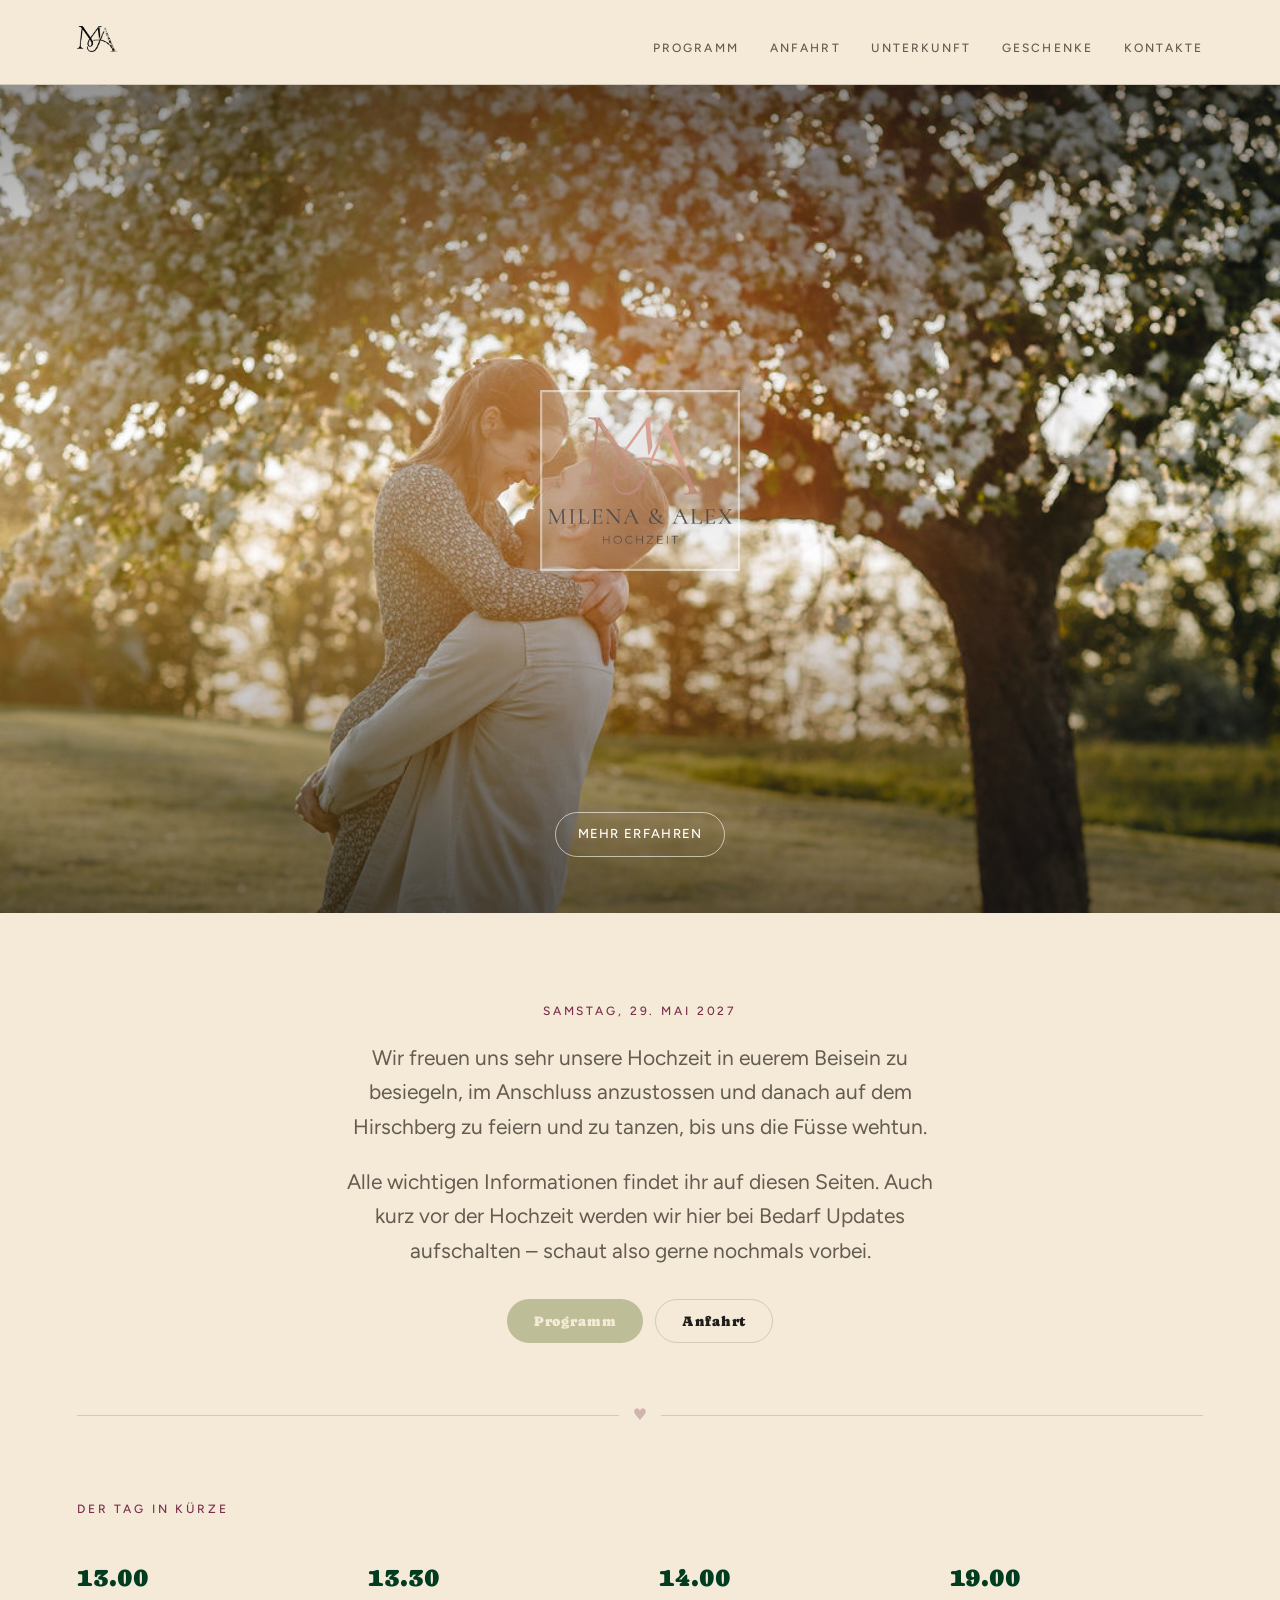
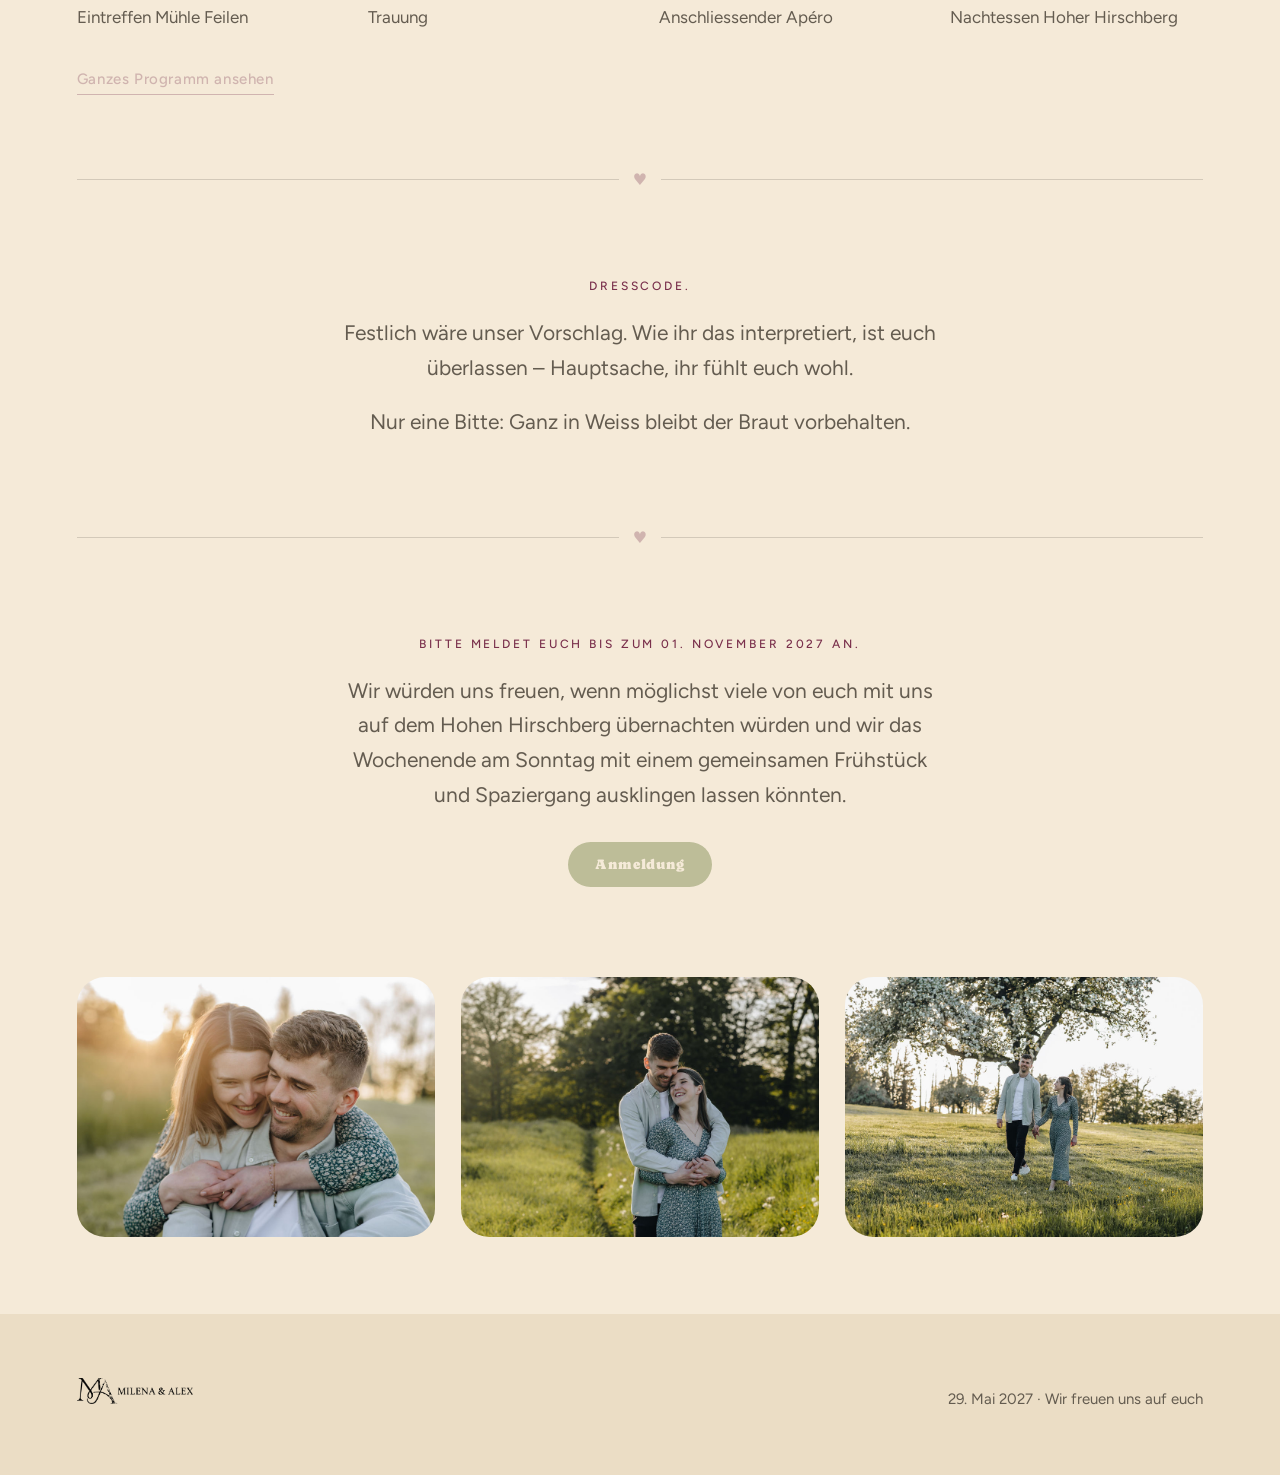
==== commit bb0e9b7d: "small changes" ====
--- a/index.html
+++ b/index.html
@@ -3,6 +3,7 @@
 <head>
 <meta charset="utf-8">
 <meta name="viewport" content="width=device-width, initial-scale=1">
+<meta name="format-detection" content="telephone=no">
 <title>Milena & Alex — 29. Mai 2027</title>
 <link rel="preconnect" href="https://fonts.googleapis.com">
 <link rel="preconnect" href="https://fonts.gstatic.com" crossorigin>
@@ -104,7 +105,7 @@
 
   <div id="intro" style="text-align: center; padding: clamp(48px, 7vw, 96px) clamp(20px, 6vw, 80px) clamp(36px, 5vw, 64px);">
     <div style="font-size: 12px; font-weight: 500; letter-spacing: 0.24em; text-transform: uppercase; color: var(--color-accent-700);">Samstag, 29. Mai 2027</div>
-    <p style="font-size: clamp(18px, 1.7vw, 21px); line-height: 1.65; color: var(--color-neutral-700); max-width: 46ch; margin: 20px auto 0;">Wir freuen uns sehr unsere Hochzeit in euerem Beisein zu feiern, im Anschluss anzustossen und danach auf dem Hirschberg zu feiern und zu tanzen, bis uns die Füsse wehtun.</p>
+    <p style="font-size: clamp(18px, 1.7vw, 21px); line-height: 1.65; color: var(--color-neutral-700); max-width: 46ch; margin: 20px auto 0;">Wir freuen uns sehr unsere Hochzeit in euerem Beisein zu besiegeln, im Anschluss anzustossen und danach auf dem Hirschberg zu feiern und zu tanzen, bis uns die Füsse wehtun.</p>
     <p style="font-size: clamp(18px, 1.7vw, 21px); line-height: 1.65; color: var(--color-neutral-700); max-width: 46ch; margin: 20px auto 0;">Alle wichtigen Informationen findet ihr auf diesen Seiten. Auch kurz vor der Hochzeit werden wir hier bei Bedarf Updates aufschalten – schaut also gerne nochmals vorbei.</p>
     <div style="display: flex; gap: 12px; flex-wrap: wrap; justify-content: center; margin-top: 30px;">
       <a href="programm.html" class="btn btn-primary" style="padding: 13px 26px; font-size: 14px; letter-spacing: 0.06em;">Programm</a>
@@ -123,7 +124,7 @@
     <div style="display: grid; grid-template-columns: repeat(auto-fit, minmax(170px, 1fr)); gap: clamp(20px, 3vw, 40px); margin-top: clamp(26px, 3vw, 40px);">
       <div>
         <div style="font-family: var(--font-heading); font-size: 26px; color: var(--color-accent-2-700);">13.00</div>
-        <div style="font-size: 17px; color: var(--color-neutral-700); margin-top: 6px;">Eintreffen Mühle</div>
+        <div style="font-size: 17px; color: var(--color-neutral-700); margin-top: 6px;">Eintreffen Mühle Feilen</div>
       </div>
       <div>
         <div style="font-family: var(--font-heading); font-size: 26px; color: var(--color-accent-2-700);">13.30</div>
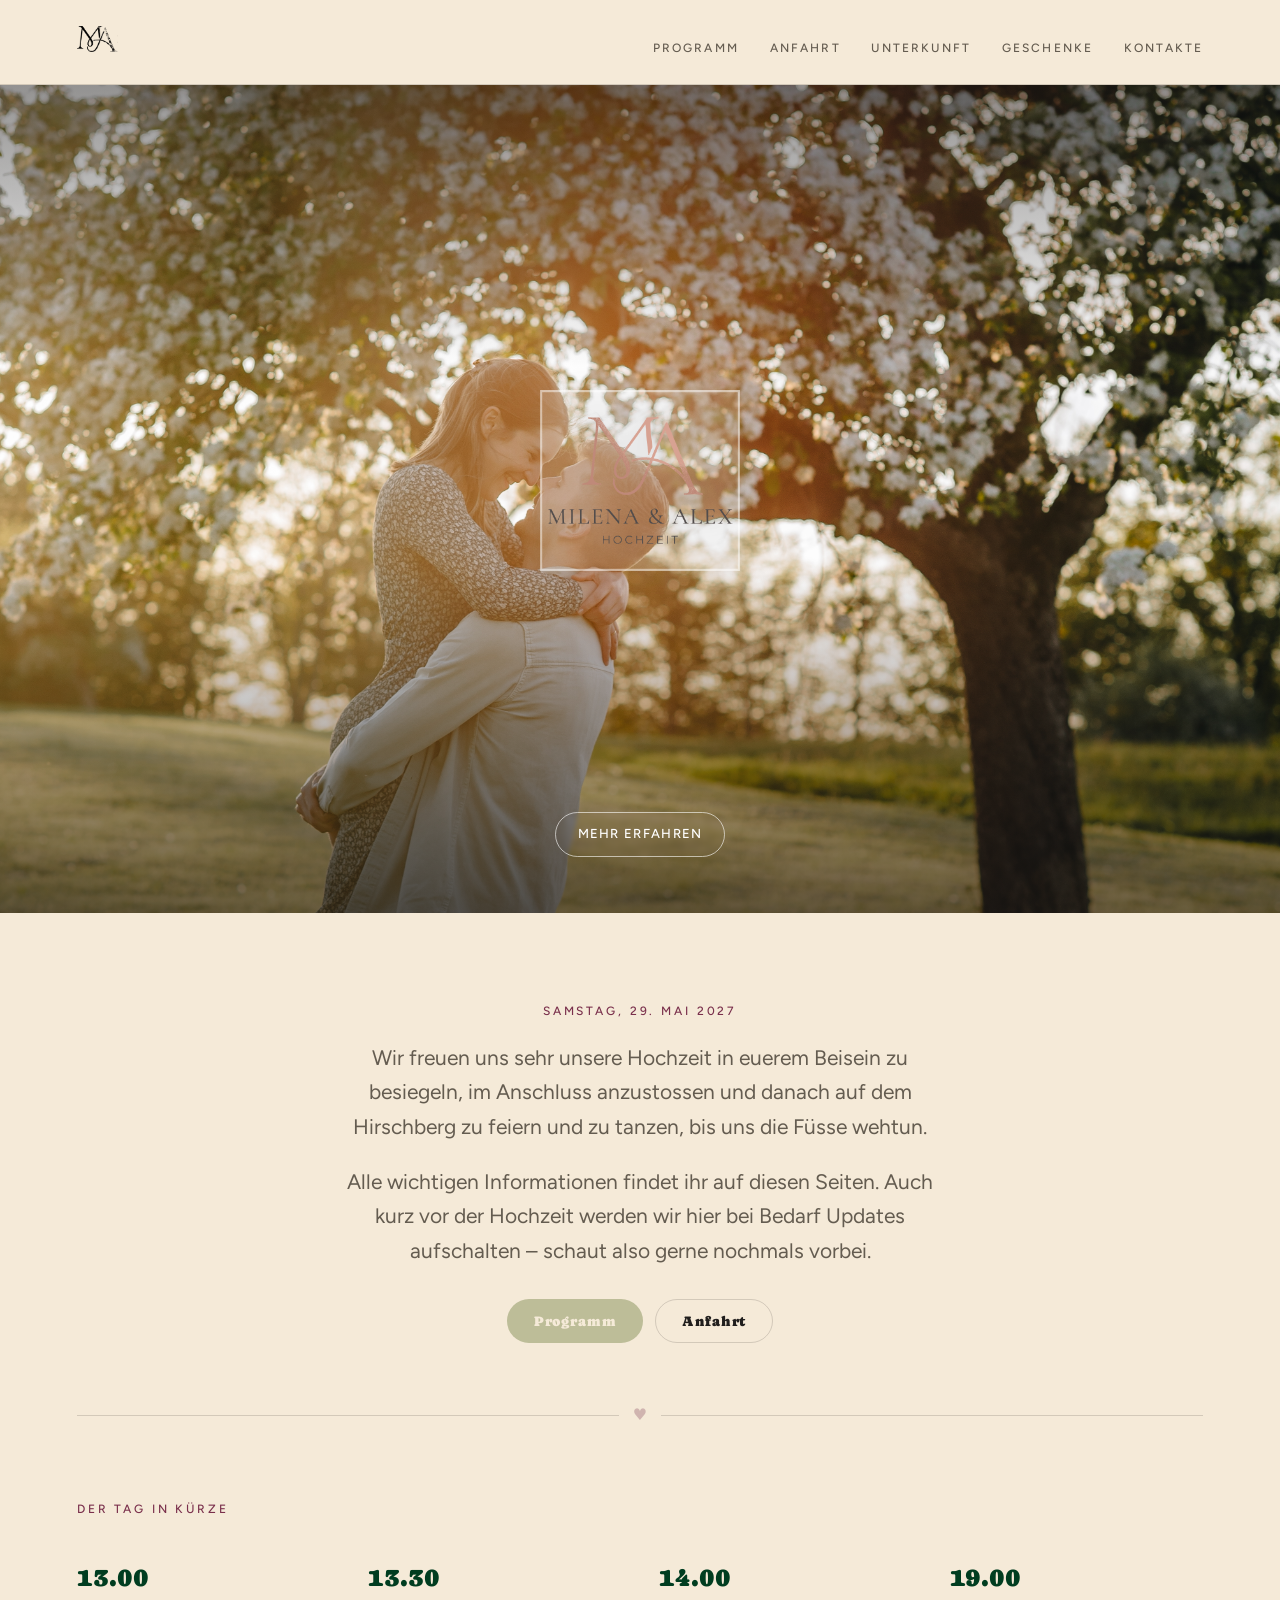
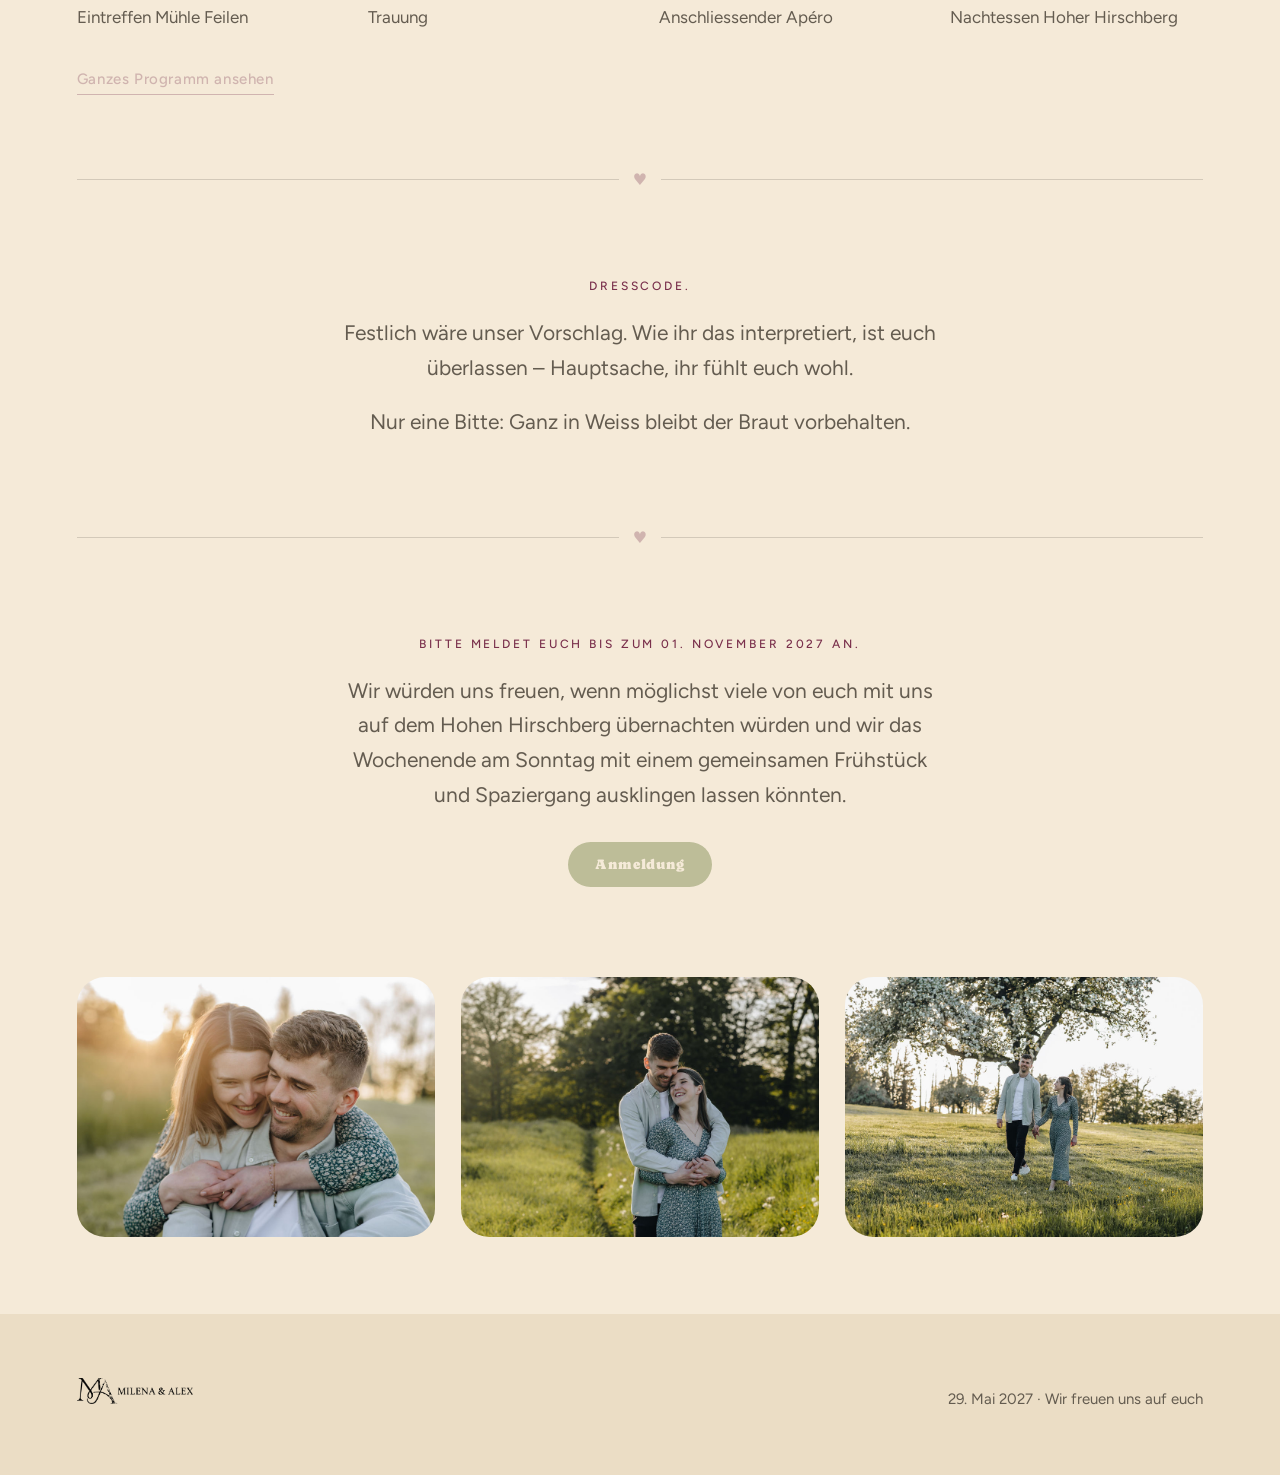
==== commit 45b78dd6: "high resol" ====
--- a/index.html
+++ b/index.html
@@ -94,7 +94,7 @@
   </div>
 
   <header class="hero-cover">
-    <img class="hero-cover__img" src="images/LWF_1538_0041.jpg" alt="Milena und Alex">
+    <img class="hero-cover__img" src="images/LWF_1538_0041_big.jpg" alt="Milena und Alex">
     <div class="hero-cover__scrim"></div>
     <div class="hero-cover__content">
       <div></div>
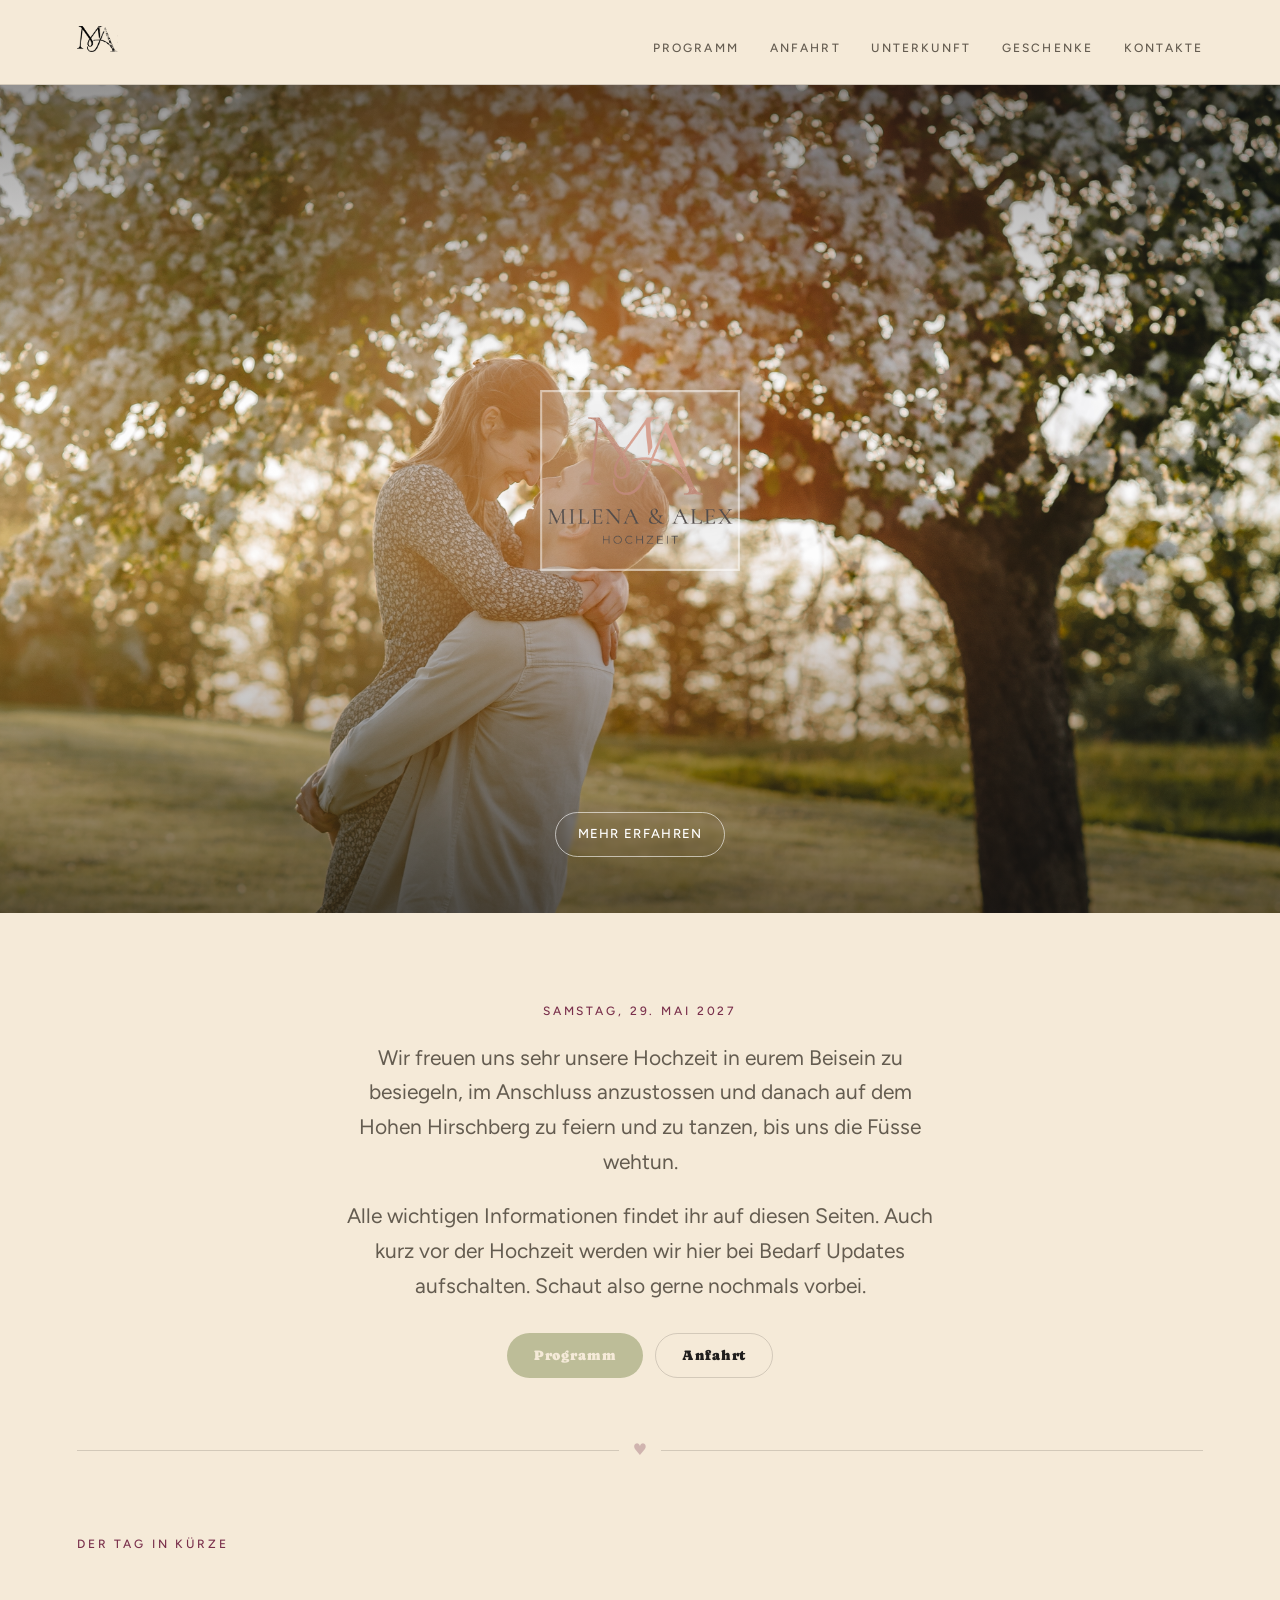
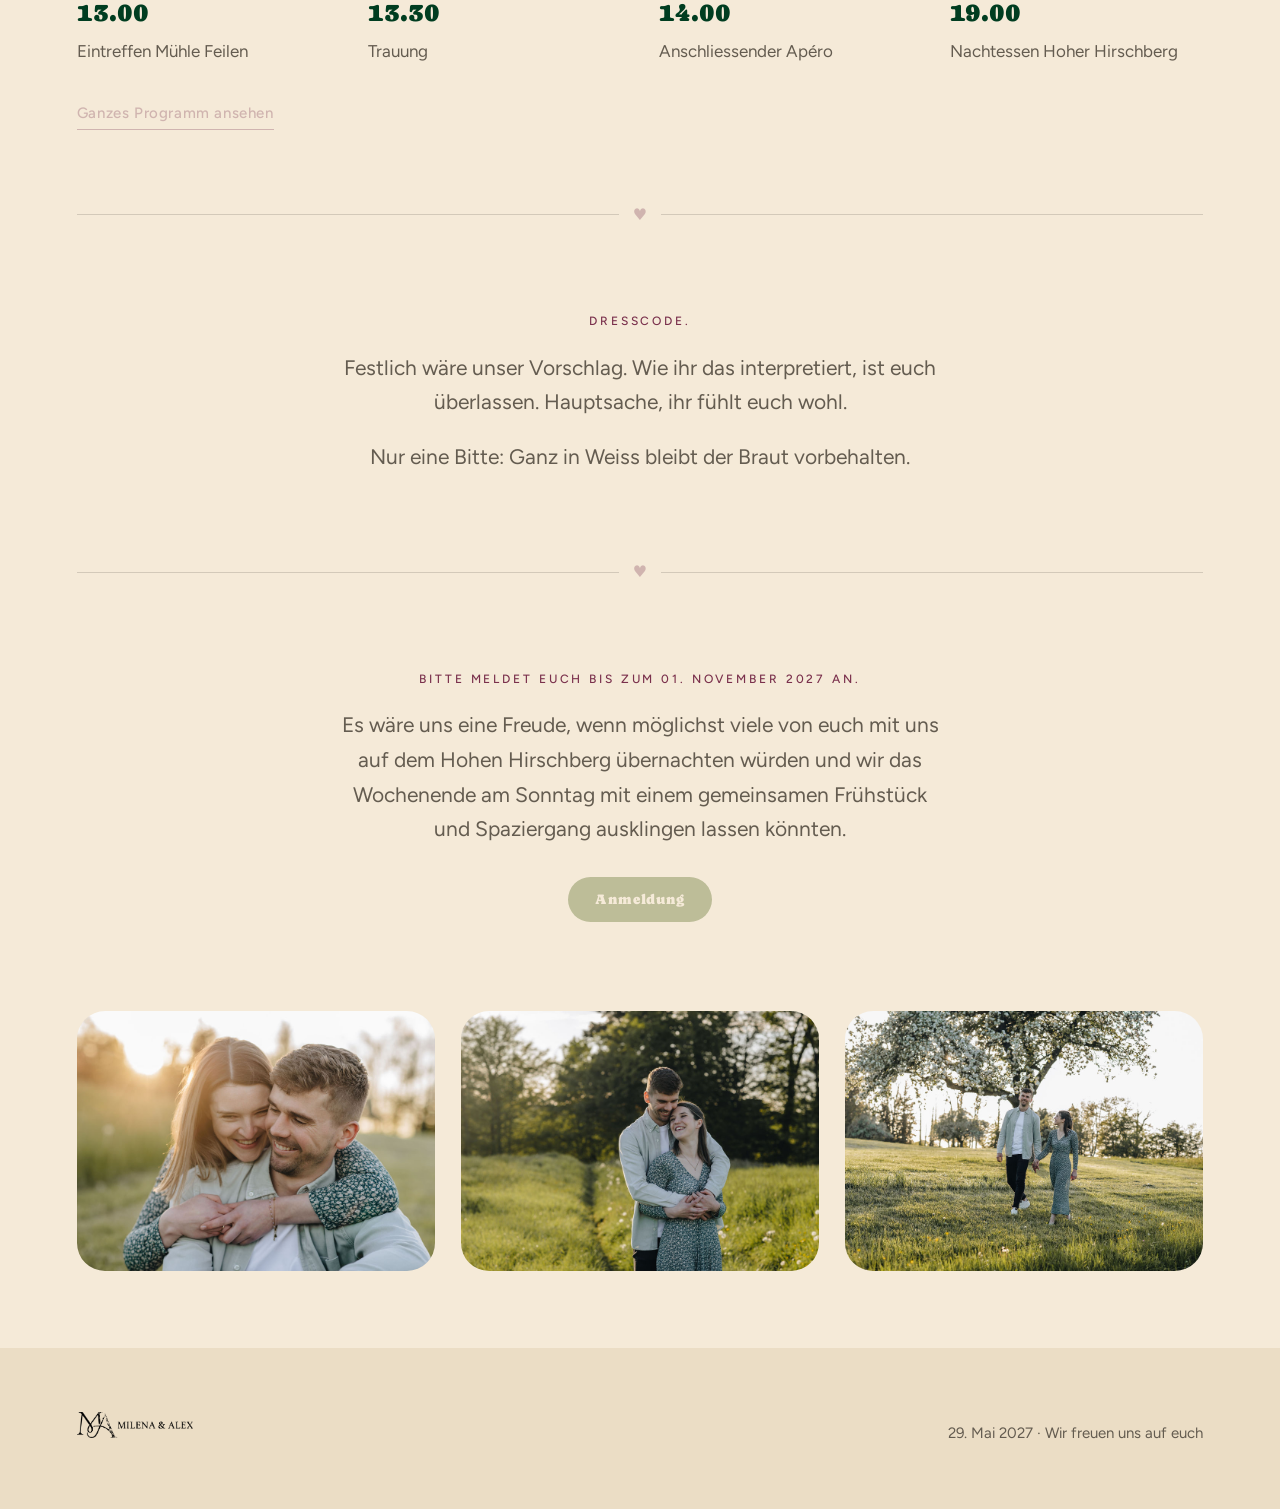
==== commit 4ec2a510: "last changes" ====
--- a/index.html
+++ b/index.html
@@ -105,8 +105,8 @@
 
   <div id="intro" style="text-align: center; padding: clamp(48px, 7vw, 96px) clamp(20px, 6vw, 80px) clamp(36px, 5vw, 64px);">
     <div style="font-size: 12px; font-weight: 500; letter-spacing: 0.24em; text-transform: uppercase; color: var(--color-accent-700);">Samstag, 29. Mai 2027</div>
-    <p style="font-size: clamp(18px, 1.7vw, 21px); line-height: 1.65; color: var(--color-neutral-700); max-width: 46ch; margin: 20px auto 0;">Wir freuen uns sehr unsere Hochzeit in euerem Beisein zu besiegeln, im Anschluss anzustossen und danach auf dem Hirschberg zu feiern und zu tanzen, bis uns die Füsse wehtun.</p>
-    <p style="font-size: clamp(18px, 1.7vw, 21px); line-height: 1.65; color: var(--color-neutral-700); max-width: 46ch; margin: 20px auto 0;">Alle wichtigen Informationen findet ihr auf diesen Seiten. Auch kurz vor der Hochzeit werden wir hier bei Bedarf Updates aufschalten – schaut also gerne nochmals vorbei.</p>
+    <p style="font-size: clamp(18px, 1.7vw, 21px); line-height: 1.65; color: var(--color-neutral-700); max-width: 46ch; margin: 20px auto 0;">Wir freuen uns sehr unsere Hochzeit in eurem Beisein zu besiegeln, im Anschluss anzustossen und danach auf dem Hohen Hirschberg zu feiern und zu tanzen, bis uns die Füsse wehtun.</p>
+    <p style="font-size: clamp(18px, 1.7vw, 21px); line-height: 1.65; color: var(--color-neutral-700); max-width: 46ch; margin: 20px auto 0;">Alle wichtigen Informationen findet ihr auf diesen Seiten. Auch kurz vor der Hochzeit werden wir hier bei Bedarf Updates aufschalten. Schaut also gerne nochmals vorbei.</p>
     <div style="display: flex; gap: 12px; flex-wrap: wrap; justify-content: center; margin-top: 30px;">
       <a href="programm.html" class="btn btn-primary" style="padding: 13px 26px; font-size: 14px; letter-spacing: 0.06em;">Programm</a>
       <a href="anfahrt.html" class="btn btn-secondary" style="padding: 13px 26px; font-size: 14px; letter-spacing: 0.06em;">Anfahrt</a>
@@ -152,7 +152,7 @@
 
   <div id="intro" style="text-align: center; padding: clamp(48px, 7vw, 96px) clamp(20px, 6vw, 80px);">
     <div style="font-size: 12px; font-weight: 500; letter-spacing: 0.24em; text-transform: uppercase; color: var(--color-accent-700);">Dresscode.</div>
-    <p style="font-size: clamp(18px, 1.7vw, 21px); line-height: 1.65; color: var(--color-neutral-700); max-width: 46ch; margin: 20px auto 0;">Festlich wäre unser Vorschlag. Wie ihr das interpretiert, ist euch überlassen – Hauptsache, ihr fühlt euch wohl.
+    <p style="font-size: clamp(18px, 1.7vw, 21px); line-height: 1.65; color: var(--color-neutral-700); max-width: 46ch; margin: 20px auto 0;">Festlich wäre unser Vorschlag. Wie ihr das interpretiert, ist euch überlassen. Hauptsache, ihr fühlt euch wohl.
     <p style="font-size: clamp(18px, 1.7vw, 21px); line-height: 1.65; color: var(--color-neutral-700); max-width: 46ch; margin: 20px auto 0;">Nur eine Bitte: Ganz in Weiss bleibt der Braut vorbehalten.
     </div>
 
@@ -167,7 +167,7 @@
 
   <div id="intro" style="text-align: center; padding: clamp(48px, 7vw, 96px) clamp(20px, 6vw, 80px);">
     <div style="font-size: 12px; font-weight: 500; letter-spacing: 0.24em; text-transform: uppercase; color: var(--color-accent-700);">Bitte meldet euch bis zum 01. November 2027 an.</div>
-    <p style="font-size: clamp(18px, 1.7vw, 21px); line-height: 1.65; color: var(--color-neutral-700); max-width: 46ch; margin: 20px auto 0;">Wir würden uns freuen, wenn möglichst viele von euch mit uns auf dem Hohen Hirschberg übernachten würden und wir das Wochenende am Sonntag mit einem gemeinsamen Frühstück und Spaziergang ausklingen lassen könnten.</p>
+    <p style="font-size: clamp(18px, 1.7vw, 21px); line-height: 1.65; color: var(--color-neutral-700); max-width: 46ch; margin: 20px auto 0;">Es wäre uns eine Freude, wenn möglichst viele von euch mit uns auf dem Hohen Hirschberg übernachten würden und wir das Wochenende am Sonntag mit einem gemeinsamen Frühstück und Spaziergang ausklingen lassen könnten.</p>
     <div style="display: flex; gap: 12px; flex-wrap: wrap; justify-content: center; margin-top: 30px;">
       <a href="https://forms.gle/4gXn8hHpRSLmayGM7" class="btn btn-primary" style="padding: 13px 26px; font-size: 14px; letter-spacing: 0.06em;">Anmeldung</a>
     </div>
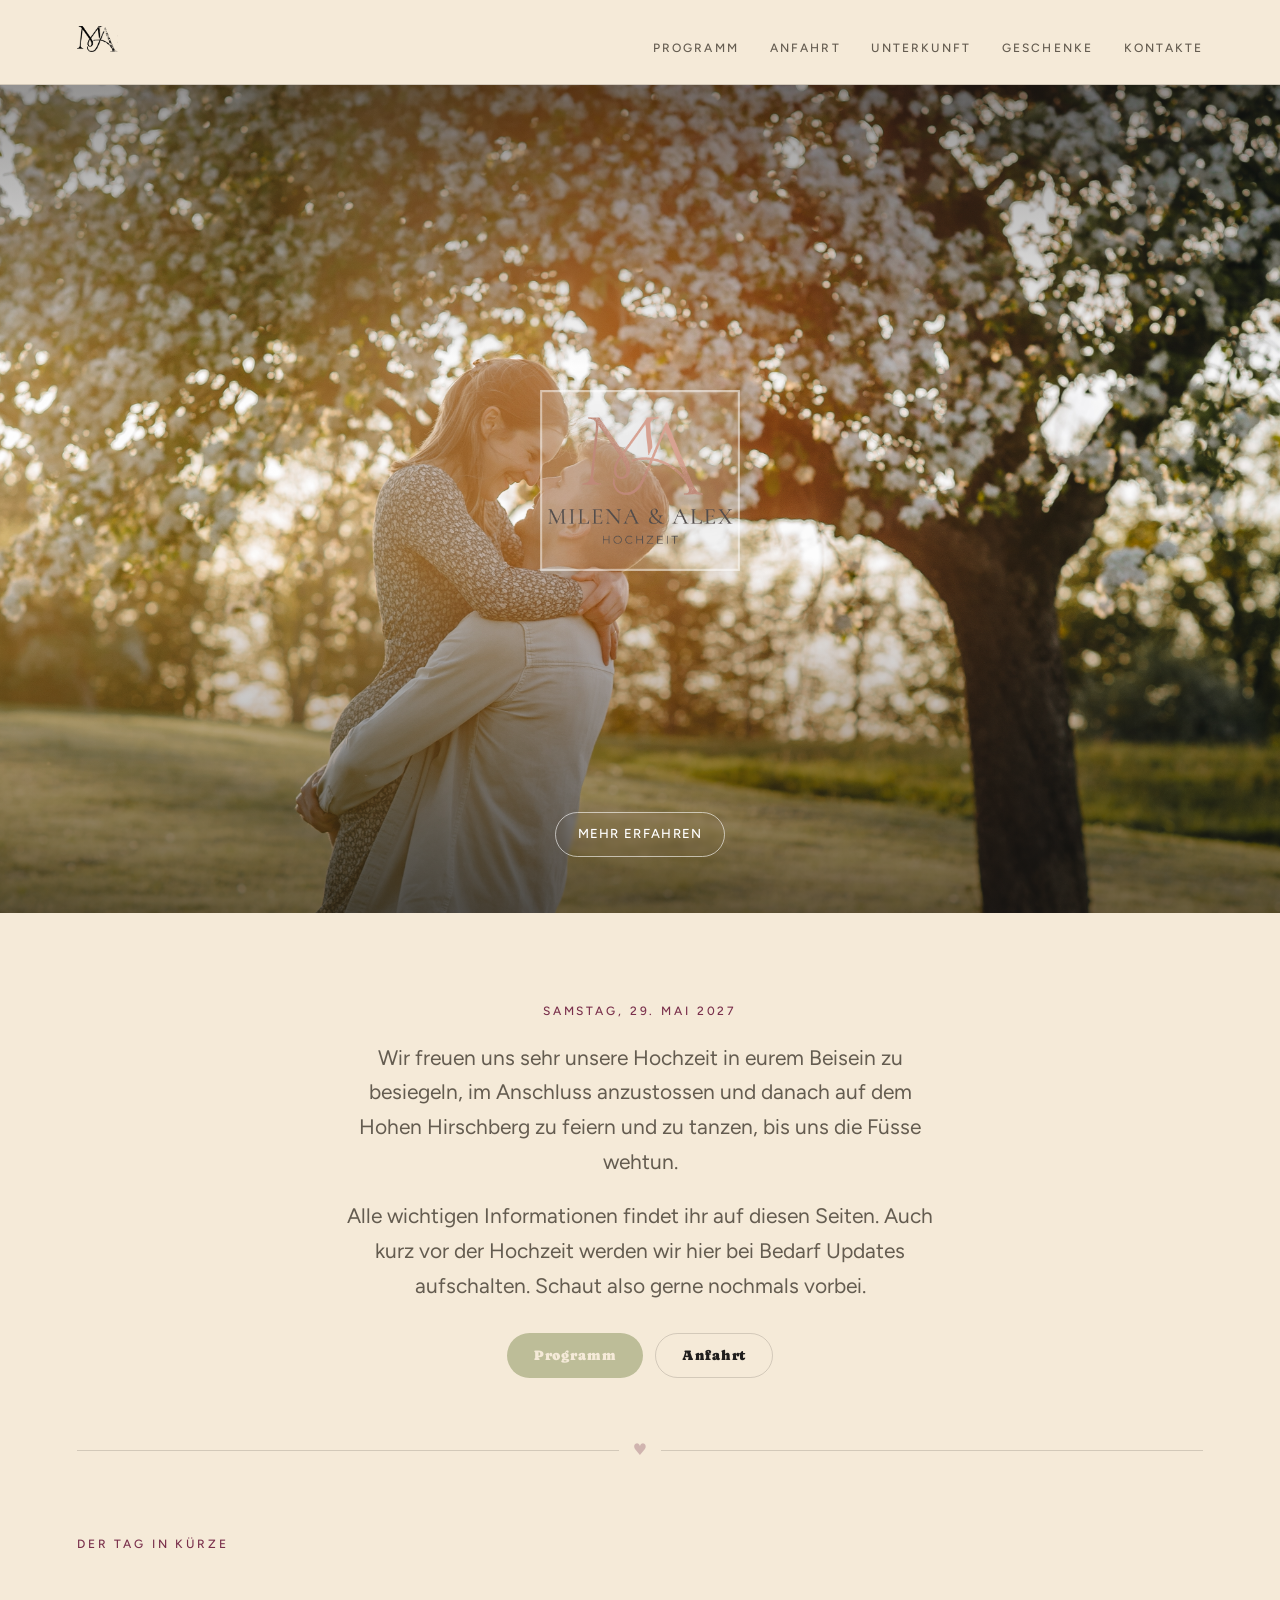
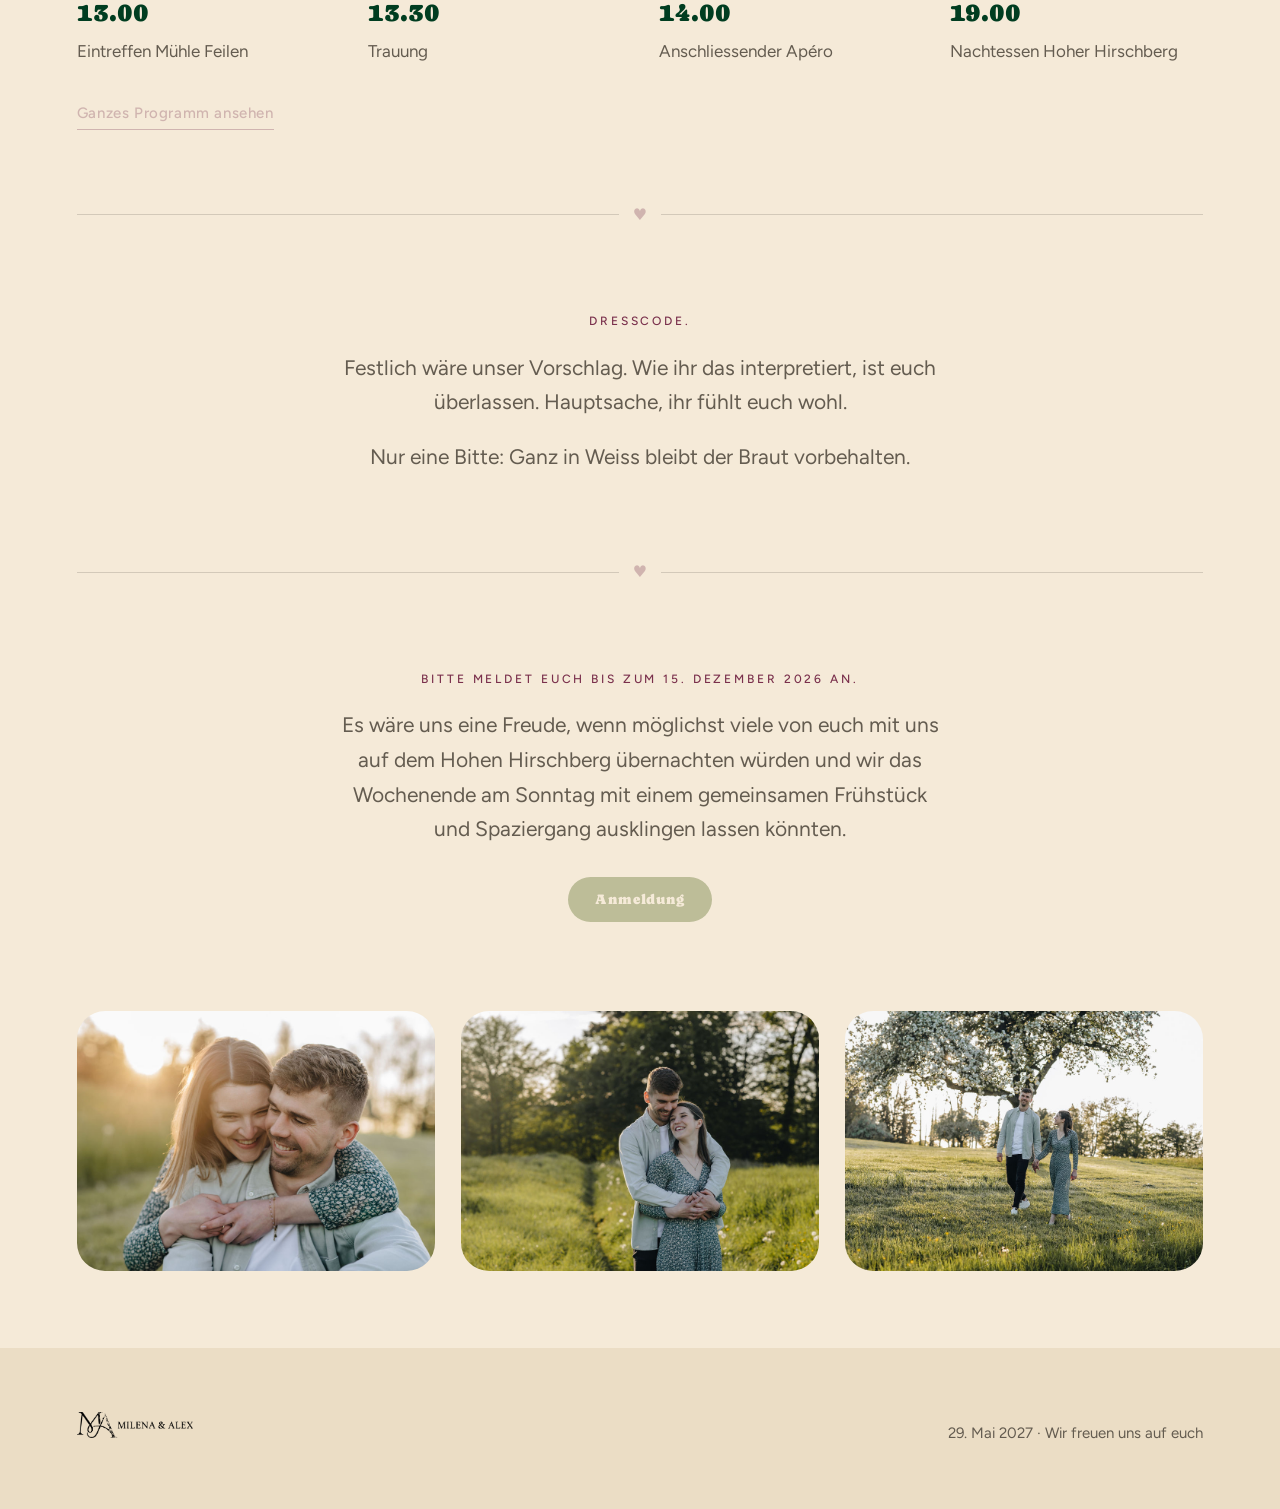
==== commit 2881646a: "datum" ====
--- a/index.html
+++ b/index.html
@@ -166,7 +166,7 @@
   <!-- ⚭ -->
 
   <div id="intro" style="text-align: center; padding: clamp(48px, 7vw, 96px) clamp(20px, 6vw, 80px);">
-    <div style="font-size: 12px; font-weight: 500; letter-spacing: 0.24em; text-transform: uppercase; color: var(--color-accent-700);">Bitte meldet euch bis zum 01. November 2027 an.</div>
+    <div style="font-size: 12px; font-weight: 500; letter-spacing: 0.24em; text-transform: uppercase; color: var(--color-accent-700);">Bitte meldet euch bis zum 15. Dezember 2026 an.</div>
     <p style="font-size: clamp(18px, 1.7vw, 21px); line-height: 1.65; color: var(--color-neutral-700); max-width: 46ch; margin: 20px auto 0;">Es wäre uns eine Freude, wenn möglichst viele von euch mit uns auf dem Hohen Hirschberg übernachten würden und wir das Wochenende am Sonntag mit einem gemeinsamen Frühstück und Spaziergang ausklingen lassen könnten.</p>
     <div style="display: flex; gap: 12px; flex-wrap: wrap; justify-content: center; margin-top: 30px;">
       <a href="https://forms.gle/4gXn8hHpRSLmayGM7" class="btn btn-primary" style="padding: 13px 26px; font-size: 14px; letter-spacing: 0.06em;">Anmeldung</a>
